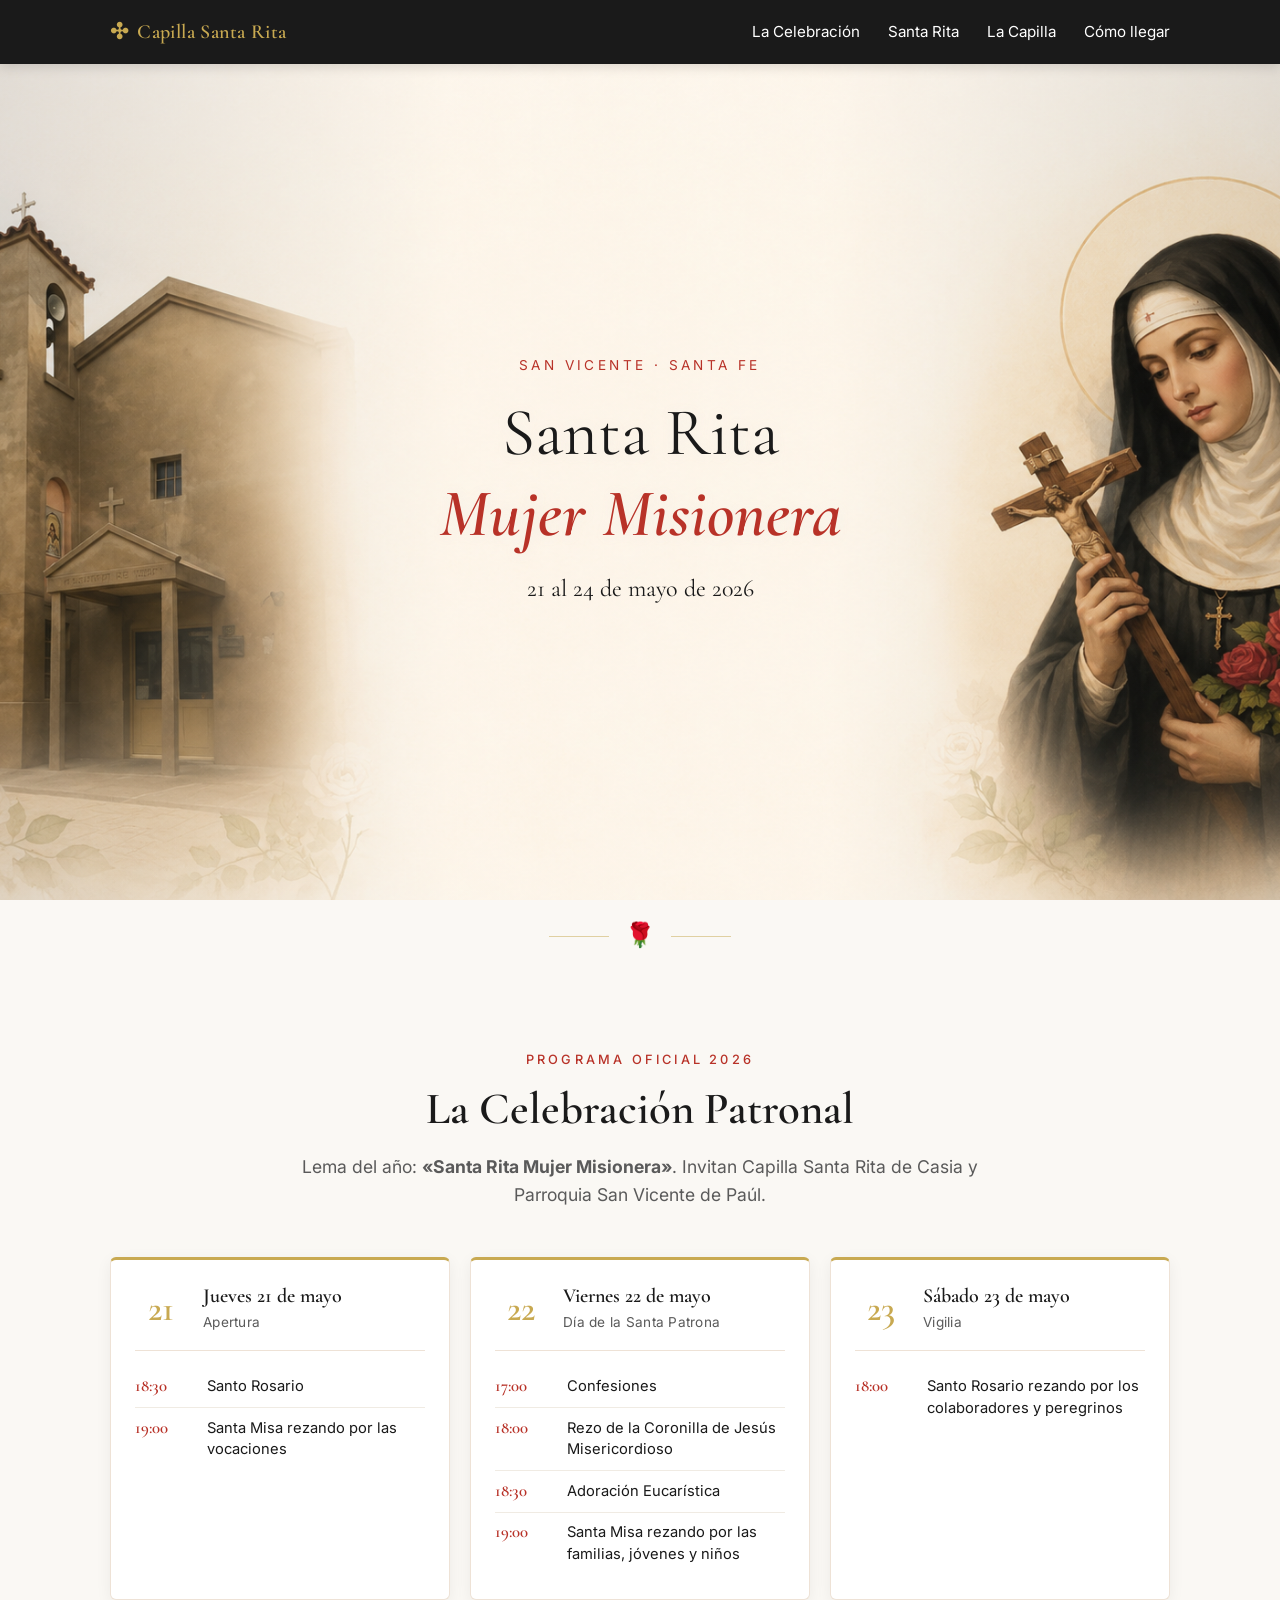
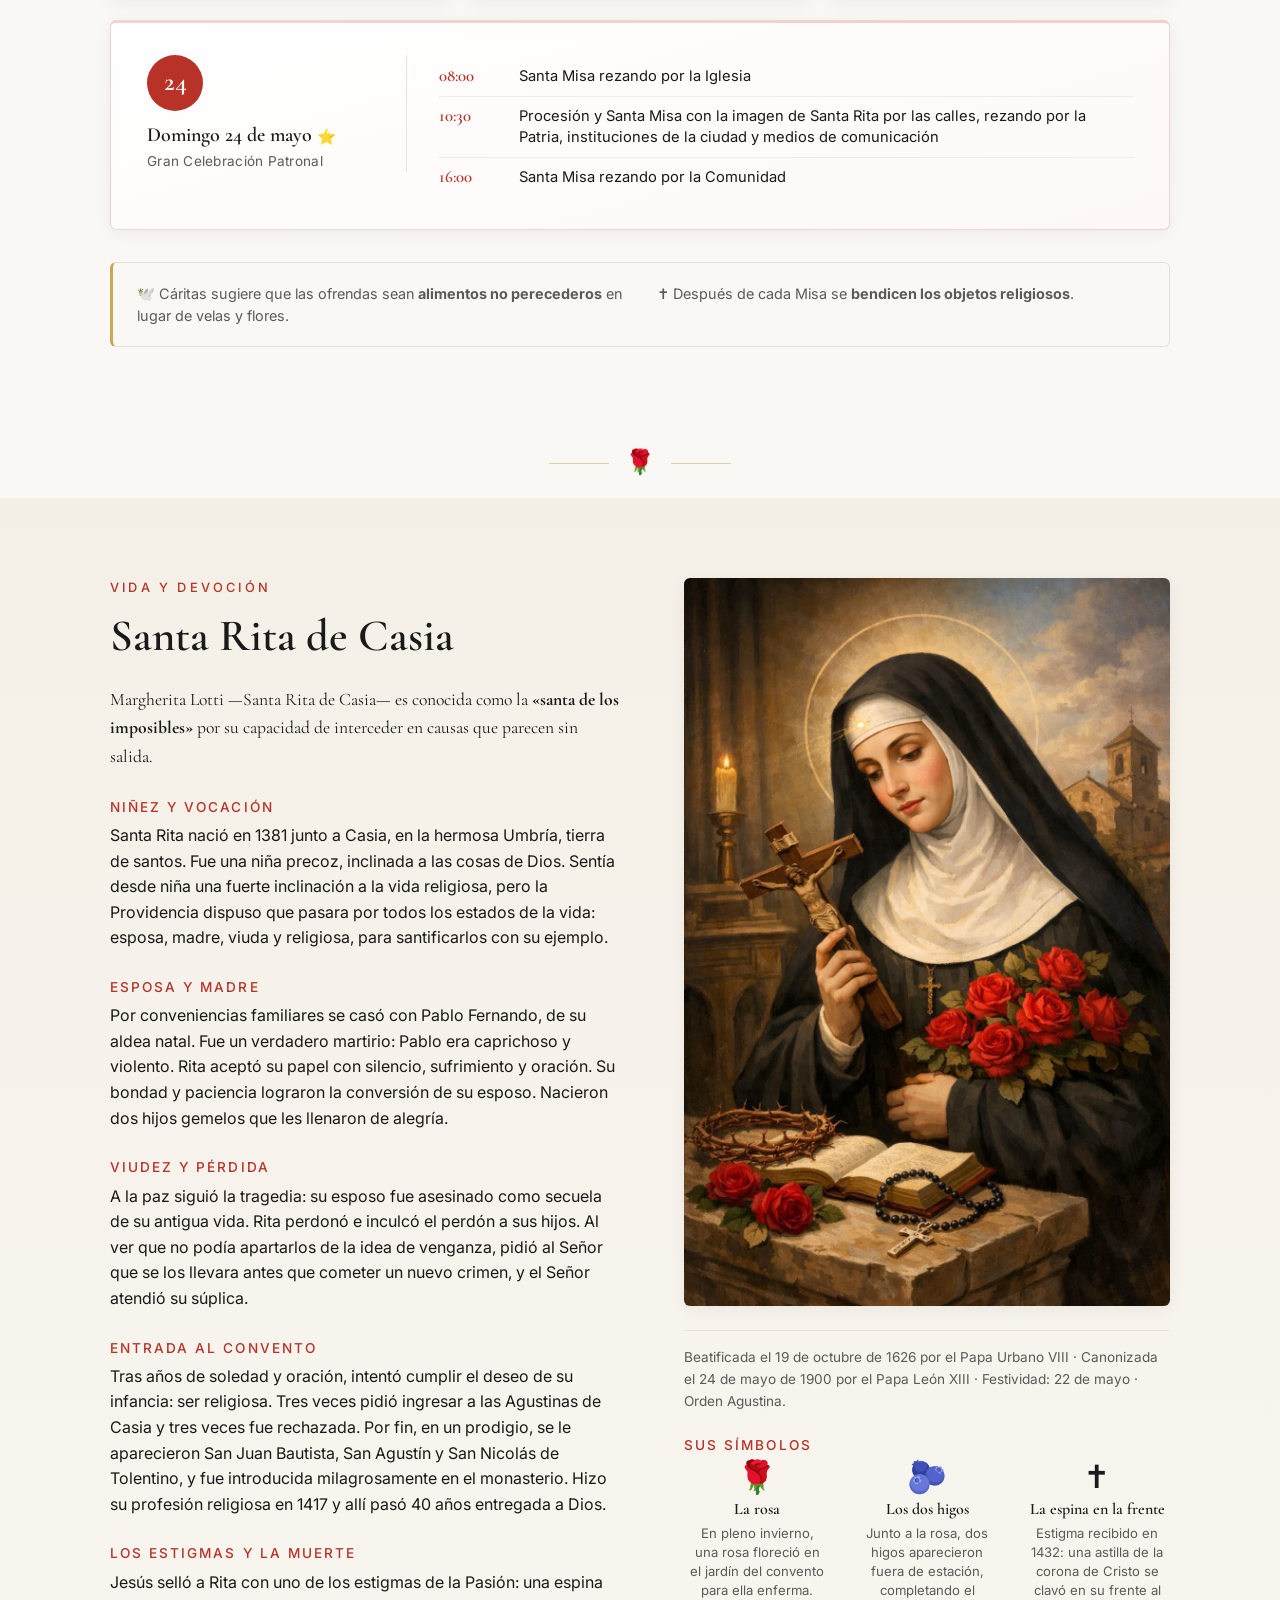
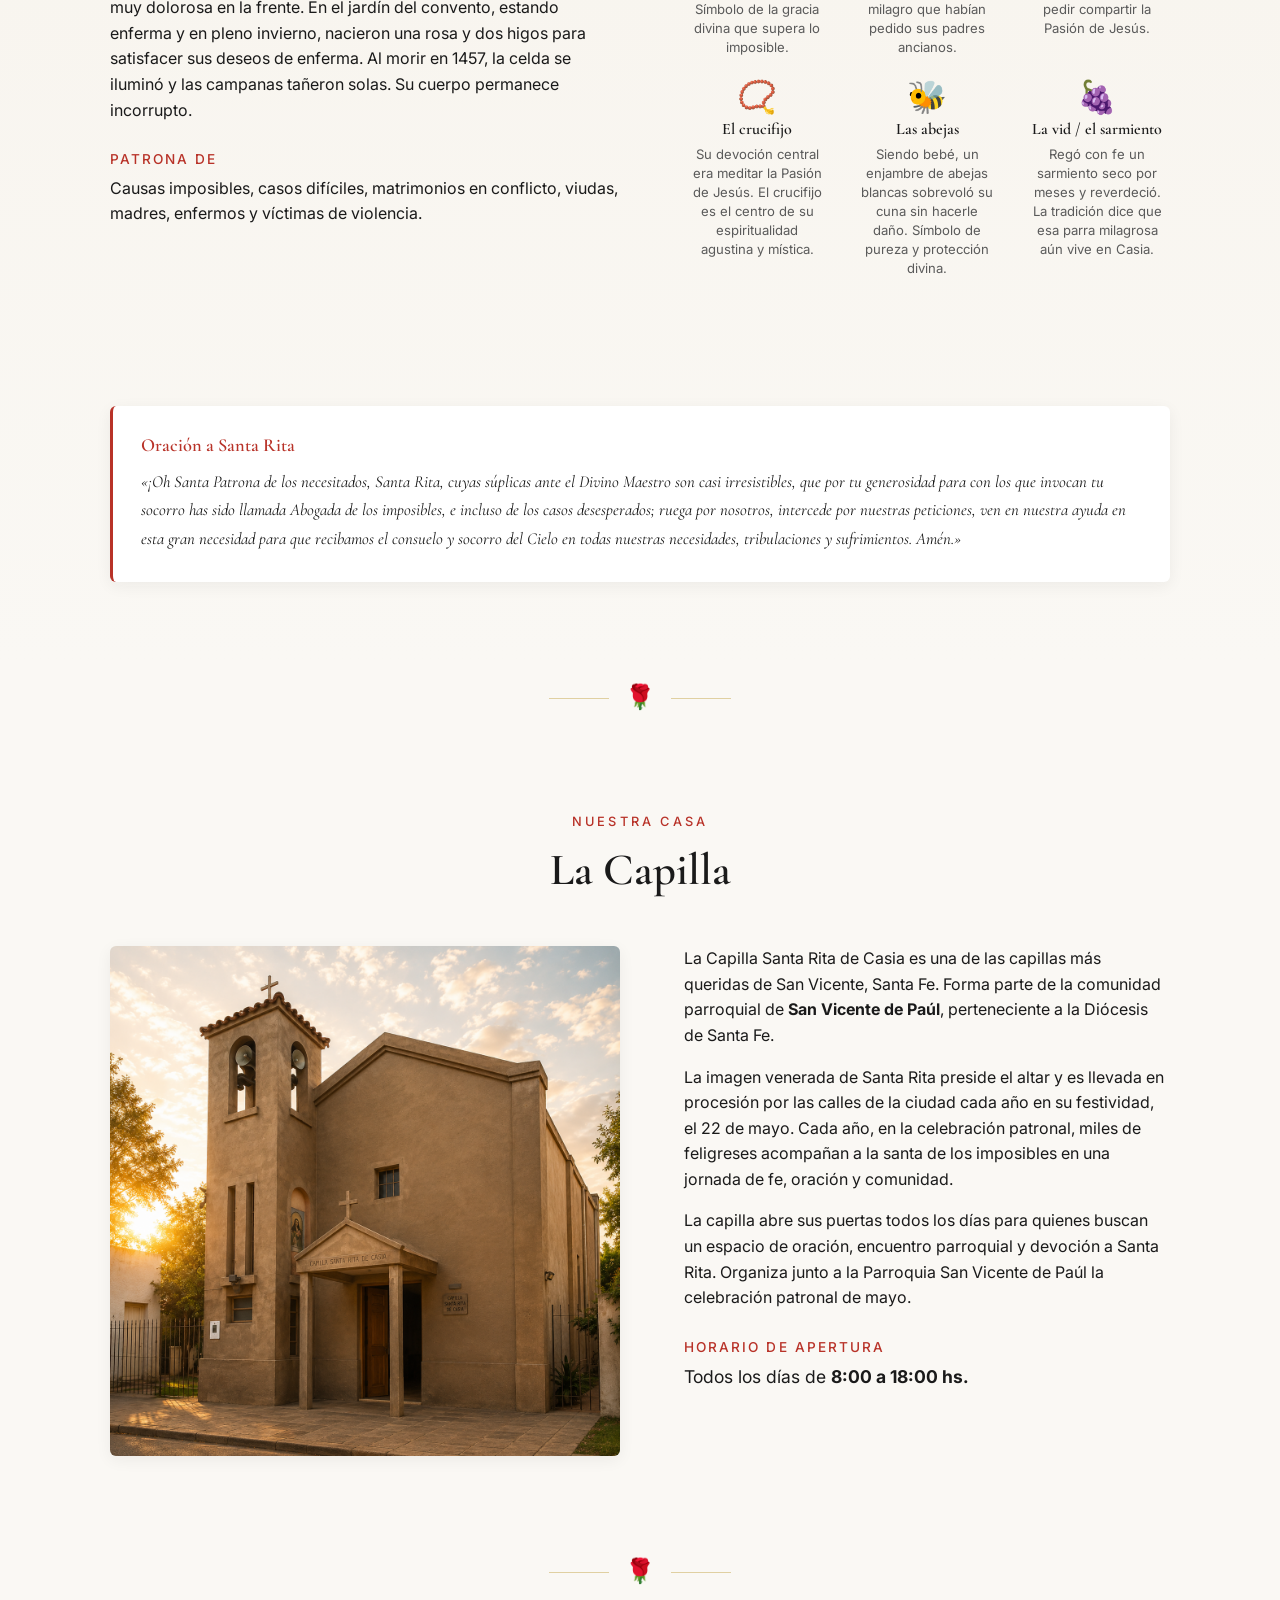
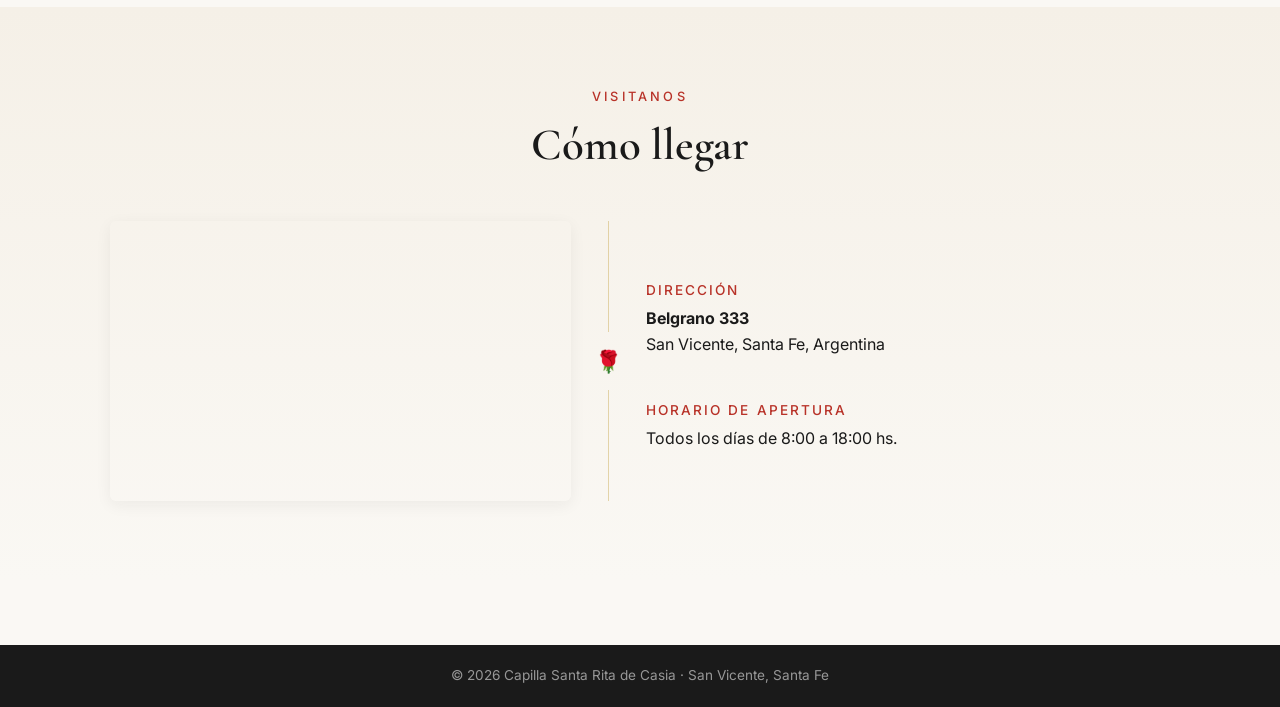
==== index.html @ 4d144ed8 "Sitio web Capilla Santa Rita de Casia — listo para Vercel Co-authored-by: Cursor <cursoragent@cursor" ====
<!DOCTYPE html>
<html lang="es-AR">
<head>
  <meta charset="UTF-8" />
  <meta name="viewport" content="width=device-width, initial-scale=1.0" />
  <title>Capilla Santa Rita de Casia · San Vicente, Santa Fe</title>
  <meta name="description" content="Celebración Patronal de Santa Rita de Casia en San Vicente, Santa Fe. Programa de actividades, misas, procesión y cómo llegar." />
  <meta name="theme-color" content="#1a1a1a" />

  <meta property="og:type" content="website" />
  <meta property="og:title" content="Capilla Santa Rita de Casia · San Vicente, Santa Fe" />
  <meta property="og:description" content="Celebración Patronal de Santa Rita de Casia en San Vicente, Santa Fe. Programa de actividades, misas, procesión y cómo llegar." />
  <meta property="og:locale" content="es_AR" />
  <meta property="og:image" content="public/hero.png" />

  <link rel="preconnect" href="https://fonts.googleapis.com" />
  <link rel="preconnect" href="https://fonts.gstatic.com" crossorigin />
  <link href="https://fonts.googleapis.com/css2?family=Cormorant+Garamond:wght@400;600&family=Inter:wght@400;500&display=swap" rel="stylesheet" />

  <link rel="stylesheet" href="styles.css" />
</head>
<body>

  <!-- ============ NAVBAR ============ -->
  <header class="navbar" id="navbar">
    <div class="container nav-inner">
      <a href="#inicio" class="brand" aria-label="Inicio Capilla Santa Rita de Casia">
        <span class="brand-mark">✣</span>
        <span class="brand-text">Capilla Santa Rita</span>
      </a>

      <button class="nav-toggle" id="navToggle" aria-label="Abrir menú" aria-expanded="false" aria-controls="navMenu">
        <span></span><span></span><span></span>
      </button>

      <nav class="nav-menu" id="navMenu" aria-label="Navegación principal">
        <a href="#celebracion">La Celebración</a>
        <a href="#santa-rita">Santa Rita</a>
        <a href="#capilla">La Capilla</a>
        <a href="#contacto">Cómo llegar</a>
      </nav>
    </div>
  </header>

  <main>

    <!-- ============ HERO ============ -->
    <section id="inicio" class="hero">
      <div class="hero-bg" role="img" aria-label="Capilla Santa Rita y Santa Rita de Casia"></div>
      <div class="hero-overlay"></div>
      <div class="container hero-content">
        <p class="hero-eyebrow">San Vicente · Santa Fe</p>
        <h1 class="hero-title">Santa Rita<br/><em>Mujer Misionera</em></h1>
        <p class="hero-dates">21 al 24 de mayo de 2026</p>
      </div>
    </section>

    <div class="divider divider--hero" aria-hidden="true"><span>🌹</span></div>

    <!-- ============ CELEBRACIÓN / CRONOGRAMA ============ -->
    <section id="celebracion" class="section">
      <div class="container">
        <header class="section-head">
          <p class="eyebrow">Programa oficial 2026</p>
          <h2>La Celebración Patronal</h2>
          <p class="lead">Lema del año: <strong>«Santa Rita Mujer Misionera»</strong>. Invitan Capilla Santa Rita de Casia y Parroquia San Vicente de Paúl.</p>
        </header>

        <div class="timeline timeline--program">

          <article class="day-card">
            <header class="day-head">
              <span class="day-num">21</span>
              <div>
                <h3>Jueves 21 de mayo</h3>
                <p>Apertura</p>
              </div>
            </header>
            <ul class="events">
              <li><span class="hour">18:30</span><span>Santo Rosario</span></li>
              <li><span class="hour">19:00</span><span>Santa Misa rezando por las vocaciones</span></li>
            </ul>
          </article>

          <article class="day-card">
            <header class="day-head">
              <span class="day-num">22</span>
              <div>
                <h3>Viernes 22 de mayo</h3>
                <p>Día de la Santa Patrona</p>
              </div>
            </header>
            <ul class="events">
              <li><span class="hour">17:00</span><span>Confesiones</span></li>
              <li><span class="hour">18:00</span><span>Rezo de la Coronilla de Jesús Misericordioso</span></li>
              <li><span class="hour">18:30</span><span>Adoración Eucarística</span></li>
              <li><span class="hour">19:00</span><span>Santa Misa rezando por las familias, jóvenes y niños</span></li>
            </ul>
          </article>

          <article class="day-card">
            <header class="day-head">
              <span class="day-num">23</span>
              <div>
                <h3>Sábado 23 de mayo</h3>
                <p>Vigilia</p>
              </div>
            </header>
            <ul class="events">
              <li><span class="hour">18:00</span><span>Santo Rosario rezando por los colaboradores y peregrinos</span></li>
            </ul>
          </article>

          <article class="day-card day-card--featured">
            <header class="day-head">
              <span class="day-num">24</span>
              <div>
                <h3>Domingo 24 de mayo <span class="star">⭐</span></h3>
                <p>Gran Celebración Patronal</p>
              </div>
            </header>
            <ul class="events">
              <li><span class="hour">08:00</span><span>Santa Misa rezando por la Iglesia</span></li>
              <li><span class="hour">10:30</span><span>Procesión y Santa Misa con la imagen de Santa Rita por las calles, rezando por la Patria, instituciones de la ciudad y medios de comunicación</span></li>
              <li><span class="hour">16:00</span><span>Santa Misa rezando por la Comunidad</span></li>
            </ul>
          </article>

        </div>

        <aside class="notes">
          <p>🕊️ Cáritas sugiere que las ofrendas sean <strong>alimentos no perecederos</strong> en lugar de velas y flores.</p>
          <p>✝️ Después de cada Misa se <strong>bendicen los objetos religiosos</strong>.</p>
        </aside>
      </div>
    </section>

    <div class="divider"><span>🌹</span></div>

    <!-- ============ SANTA RITA ============ -->
    <section id="santa-rita" class="section section-alt">
      <div class="container grid-2">
        <div class="grid-text">
          <p class="eyebrow">Vida y devoción</p>
          <h2>Santa Rita de Casia</h2>
          <p class="saint-intro">Margherita Lotti —Santa Rita de Casia— es conocida como la <strong>«santa de los imposibles»</strong> por su capacidad de interceder en causas que parecen sin salida.</p>

          <h3 class="h-sub">Niñez y vocación</h3>
          <p>Santa Rita nació en 1381 junto a Casia, en la hermosa Umbría, tierra de santos. Fue una niña precoz, inclinada a las cosas de Dios. Sentía desde niña una fuerte inclinación a la vida religiosa, pero la Providencia dispuso que pasara por todos los estados de la vida: esposa, madre, viuda y religiosa, para santificarlos con su ejemplo.</p>

          <h3 class="h-sub">Esposa y madre</h3>
          <p>Por conveniencias familiares se casó con Pablo Fernando, de su aldea natal. Fue un verdadero martirio: Pablo era caprichoso y violento. Rita aceptó su papel con silencio, sufrimiento y oración. Su bondad y paciencia lograron la conversión de su esposo. Nacieron dos hijos gemelos que les llenaron de alegría.</p>

          <h3 class="h-sub">Viudez y pérdida</h3>
          <p>A la paz siguió la tragedia: su esposo fue asesinado como secuela de su antigua vida. Rita perdonó e inculcó el perdón a sus hijos. Al ver que no podía apartarlos de la idea de venganza, pidió al Señor que se los llevara antes que cometer un nuevo crimen, y el Señor atendió su súplica.</p>

          <h3 class="h-sub">Entrada al convento</h3>
          <p>Tras años de soledad y oración, intentó cumplir el deseo de su infancia: ser religiosa. Tres veces pidió ingresar a las Agustinas de Casia y tres veces fue rechazada. Por fin, en un prodigio, se le aparecieron San Juan Bautista, San Agustín y San Nicolás de Tolentino, y fue introducida milagrosamente en el monasterio. Hizo su profesión religiosa en 1417 y allí pasó 40 años entregada a Dios.</p>

          <h3 class="h-sub">Los estigmas y la muerte</h3>
          <p>Jesús selló a Rita con uno de los estigmas de la Pasión: una espina muy dolorosa en la frente. En el jardín del convento, estando enferma y en pleno invierno, nacieron una rosa y dos higos para satisfacer sus deseos de enferma. Al morir en 1457, la celda se iluminó y las campanas tañeron solas. Su cuerpo permanece incorrupto.</p>

          <h3 class="h-sub">Patrona de</h3>
          <p>Causas imposibles, casos difíciles, matrimonios en conflicto, viudas, madres, enfermos y víctimas de violencia.</p>
        </div>

        <div class="grid-media saint-media">
          <img
            src="public/sr1.jpg"
            alt="Santa Rita de Casia con crucifijo y rosas"
            class="saint-portrait"
            loading="lazy"
          />

          <p class="meta-info meta-info--after-photo">Beatificada el 19 de octubre de 1626 por el Papa Urbano VIII · Canonizada el 24 de mayo de 1900 por el Papa León XIII · Festividad: 22 de mayo · Orden Agustina.</p>

          <div class="saint-aside">
            <h3 class="h-sub">Sus símbolos</h3>
            <ul class="symbols symbols--sidebar">
              <li>
                <span class="sym" aria-hidden="true">🌹</span>
                <span class="sym-label">La rosa</span>
                <p class="sym-desc">En pleno invierno, una rosa floreció en el jardín del convento para ella enferma. Símbolo de la gracia divina que supera lo imposible.</p>
              </li>
              <li>
                <span class="sym" aria-hidden="true">🫐</span>
                <span class="sym-label">Los dos higos</span>
                <p class="sym-desc">Junto a la rosa, dos higos aparecieron fuera de estación, completando el milagro que habían pedido sus padres ancianos.</p>
              </li>
              <li>
                <span class="sym" aria-hidden="true">✝️</span>
                <span class="sym-label">La espina en la frente</span>
                <p class="sym-desc">Estigma recibido en 1432: una astilla de la corona de Cristo se clavó en su frente al pedir compartir la Pasión de Jesús.</p>
              </li>
              <li>
                <span class="sym" aria-hidden="true">📿</span>
                <span class="sym-label">El crucifijo</span>
                <p class="sym-desc">Su devoción central era meditar la Pasión de Jesús. El crucifijo es el centro de su espiritualidad agustina y mística.</p>
              </li>
              <li>
                <span class="sym" aria-hidden="true">🐝</span>
                <span class="sym-label">Las abejas</span>
                <p class="sym-desc">Siendo bebé, un enjambre de abejas blancas sobrevoló su cuna sin hacerle daño. Símbolo de pureza y protección divina.</p>
              </li>
              <li>
                <span class="sym" aria-hidden="true">🍇</span>
                <span class="sym-label">La vid / el sarmiento</span>
                <p class="sym-desc">Regó con fe un sarmiento seco por meses y reverdeció. La tradición dice que esa parra milagrosa aún vive en Casia.</p>
              </li>
            </ul>
          </div>
        </div>

        <blockquote class="prayer prayer--full">
          <h3>Oración a Santa Rita</h3>
          <p>«¡Oh Santa Patrona de los necesitados, Santa Rita, cuyas súplicas ante el Divino Maestro son casi irresistibles, que por tu generosidad para con los que invocan tu socorro has sido llamada Abogada de los imposibles, e incluso de los casos desesperados; ruega por nosotros, intercede por nuestras peticiones, ven en nuestra ayuda en esta gran necesidad para que recibamos el consuelo y socorro del Cielo en todas nuestras necesidades, tribulaciones y sufrimientos. Amén.»</p>
        </blockquote>
      </div>
    </section>

    <div class="divider"><span>🌹</span></div>

    <!-- ============ LA CAPILLA ============ -->
    <section id="capilla" class="section">
      <div class="container">
        <header class="section-head">
          <p class="eyebrow">Nuestra casa</p>
          <h2>La Capilla</h2>
        </header>

        <div class="grid-2 grid-2--reverse">
          <div class="grid-text">
            <p>La Capilla Santa Rita de Casia es una de las capillas más queridas de San Vicente, Santa Fe. Forma parte de la comunidad parroquial de <strong>San Vicente de Paúl</strong>, perteneciente a la Diócesis de Santa Fe.</p>
            <p>La imagen venerada de Santa Rita preside el altar y es llevada en procesión por las calles de la ciudad cada año en su festividad, el 22 de mayo. Cada año, en la celebración patronal, miles de feligreses acompañan a la santa de los imposibles en una jornada de fe, oración y comunidad.</p>
            <p>La capilla abre sus puertas todos los días para quienes buscan un espacio de oración, encuentro parroquial y devoción a Santa Rita. Organiza junto a la Parroquia San Vicente de Paúl la celebración patronal de mayo.</p>

            <h3 class="h-sub">Horario de apertura</h3>
            <p class="hours">Todos los días de <strong>8:00 a 18:00 hs.</strong></p>
          </div>

          <div class="grid-media">
            <img
              src="public/capilla1.png"
              alt="Exterior de la Capilla Santa Rita de Casia al atardecer"
              class="capilla-photo"
              loading="lazy"
            />
          </div>
        </div>
      </div>
    </section>

    <div class="divider"><span>🌹</span></div>

    <!-- ============ CONTACTO ============ -->
    <section id="contacto" class="section section-alt">
      <div class="container">
        <header class="section-head">
          <p class="eyebrow">Visitanos</p>
          <h2>Cómo llegar</h2>
        </header>

        <div class="grid-2 grid-2--contact">
          <div class="map-wrap map-wrap--contact">
            <iframe
              src="https://www.google.com/maps/embed?pb=!1m18!1m12!1m3!1d3469.7700794237808!2d-61.565975224169584!3d-31.69872070995721!2m3!1f0!2f0!3f0!3m2!1i1024!2i768!4f13.1!3m3!1m2!1s0x95ca8e568e8732b3%3A0x7a49a9a1aaea365e!2sCapilla%20Santa%20Rita%20De%20Casia!5e1!3m2!1ses!2sar!4v1779460809724!5m2!1ses!2sar"
              width="100%" height="280" style="border:0;" allowfullscreen=""
              loading="lazy" referrerpolicy="no-referrer-when-downgrade"
              title="Mapa Capilla Santa Rita de Casia">
            </iframe>
          </div>

          <div class="contact-divider" aria-hidden="true"><span>🌹</span></div>

          <div class="grid-text contact-text">
            <h3 class="h-sub">Dirección</h3>
            <p><strong>Belgrano 333</strong><br/>San Vicente, Santa Fe, Argentina</p>

            <h3 class="h-sub">Horario de apertura</h3>
            <p>Todos los días de 8:00 a 18:00 hs.</p>
          </div>
        </div>
      </div>
    </section>

  </main>

  <!-- ============ FOOTER ============ -->
  <footer class="footer">
    <div class="container">
      <p>© <span id="year"></span> Capilla Santa Rita de Casia · San Vicente, Santa Fe</p>
    </div>
  </footer>

  <script src="scripts.js"></script>
</body>
</html>
---- styles.css ----
/* ============================================================
   Capilla Santa Rita de Casia — styles.css
   Mobile-first, CSS vanilla, sin frameworks.
   ============================================================ */

:root {
  --bg:            #faf8f4;
  --bg-card:       #ffffff;
  --text:          #1a1a1a;
  --text-soft:     #5a5a5a;
  --accent:        #b83228;
  --gold:          #c8a951;
  --green:         #2d5a27;
  --dark:          #1a1a1a;
  --on-dark:       #ffffff;
  --whatsapp:      #25D366;
  --placeholder:   #e8e0d8;

  --font-serif: 'Cormorant Garamond', Georgia, serif;
  --font-sans:  'Inter', system-ui, -apple-system, Segoe UI, Roboto, sans-serif;

  --radius: 6px;
  --shadow-card: 0 4px 16px rgba(26,26,26,.06);
  --max-w: 1100px;
  --nav-h: 64px;
}

*, *::before, *::after { box-sizing: border-box; }
html { scroll-behavior: smooth; }
body {
  margin: 0;
  font-family: var(--font-sans);
  color: var(--text);
  background: var(--bg);
  font-size: 16px;
  line-height: 1.6;
  -webkit-font-smoothing: antialiased;
}

img { max-width: 100%; display: block; }
a { color: var(--accent); text-decoration: none; transition: color .2s ease; }
a:hover { color: #8e2620; }

h1, h2, h3 { font-family: var(--font-serif); font-weight: 600; line-height: 1.2; margin: 0 0 .5em; color: var(--text); }
h1 { font-size: clamp(2.4rem, 6vw, 4.2rem); }
h2 { font-size: clamp(1.8rem, 4vw, 2.8rem); }
h3 { font-size: 1.35rem; }

p { margin: 0 0 1em; }

.container {
  width: 100%;
  max-width: var(--max-w);
  margin: 0 auto;
  padding: 0 1.25rem;
}

/* ============ NAVBAR ============ */
.navbar {
  position: fixed;
  inset: 0 0 auto 0;
  background: var(--dark);
  color: var(--on-dark);
  z-index: 100;
  box-shadow: 0 2px 12px rgba(0,0,0,.15);
}
.nav-inner {
  display: flex;
  align-items: center;
  justify-content: space-between;
  height: var(--nav-h);
}
.brand {
  display: inline-flex;
  align-items: center;
  gap: .55rem;
  color: var(--gold);
  font-family: var(--font-serif);
  font-size: 1.25rem;
  font-weight: 600;
  letter-spacing: .02em;
}
.brand:hover { color: var(--gold); opacity: .85; }
.brand-mark { font-size: 1.4rem; line-height: 1; }

.nav-menu {
  display: none;
}
.nav-menu a {
  color: var(--on-dark);
  font-size: .95rem;
  margin-left: 1.75rem;
  position: relative;
}
.nav-menu a::after {
  content: '';
  position: absolute;
  left: 0; right: 0; bottom: -6px;
  height: 1px;
  background: var(--gold);
  transform: scaleX(0);
  transform-origin: left;
  transition: transform .25s ease;
}
.nav-menu a:hover { color: var(--gold); }
.nav-menu a:hover::after { transform: scaleX(1); }

.nav-toggle {
  background: transparent;
  border: 0;
  padding: 8px;
  cursor: pointer;
  display: flex;
  flex-direction: column;
  gap: 5px;
}
.nav-toggle span {
  width: 24px; height: 2px;
  background: var(--on-dark);
  transition: transform .25s ease, opacity .25s ease;
}
.nav-toggle.open span:nth-child(1) { transform: translateY(7px) rotate(45deg); }
.nav-toggle.open span:nth-child(2) { opacity: 0; }
.nav-toggle.open span:nth-child(3) { transform: translateY(-7px) rotate(-45deg); }

@media (min-width: 768px) {
  .nav-toggle { display: none; }
  .nav-menu { display: flex; align-items: center; }
}
@media (max-width: 767px) {
  .nav-menu {
    position: absolute;
    top: var(--nav-h); left: 0; right: 0;
    background: var(--dark);
    flex-direction: column;
    padding: 1rem 1.25rem 1.5rem;
    border-top: 1px solid rgba(200,169,81,.25);
    max-height: 0;
    overflow: hidden;
    transition: max-height .3s ease;
  }
  .nav-menu.open { display: flex; max-height: 400px; }
  .nav-menu a {
    margin: 0;
    padding: .75rem 0;
    border-bottom: 1px solid rgba(255,255,255,.06);
  }
}

/* ============ HERO ============ */
.hero {
  position: relative;
  margin-top: var(--nav-h);
  min-height: calc(100svh - var(--nav-h));
  height: calc(100svh - var(--nav-h));
  display: flex;
  align-items: center;
  overflow: hidden;
}
.hero-bg {
  position: absolute; inset: 0;
  background:
    url("public/hero.png") center / cover no-repeat,
    linear-gradient(135deg, #2a1a17 0%, #1a1a1a 100%);
}
@supports not (height: 100svh) {
  .hero {
    min-height: calc(100vh - var(--nav-h));
    height: calc(100vh - var(--nav-h));
  }
}
.hero-overlay {
  position: absolute; inset: 0;
  background: linear-gradient(
    90deg,
    rgba(26,26,26,.12) 0%,
    rgba(245,240,231,.08) 35%,
    rgba(245,240,231,.08) 65%,
    rgba(26,26,26,.12) 100%
  );
}
.hero-content {
  position: relative;
  text-align: center;
  padding: 4rem 1.25rem;
  max-width: 42rem;
  margin-inline: auto;
}
.hero-eyebrow {
  font-size: .85rem;
  letter-spacing: .25em;
  text-transform: uppercase;
  color: var(--accent);
  margin-bottom: 1rem;
}
.hero-title {
  color: var(--dark);
  font-weight: 400;
  margin-bottom: 1rem;
  text-shadow: 0 1px 12px rgba(245, 240, 231, .9);
}
.hero-title em { font-style: italic; color: var(--accent); font-weight: 600; }
.hero-dates {
  font-family: var(--font-serif);
  font-size: clamp(1.1rem, 2.2vw, 1.5rem);
  color: var(--text);
  margin-bottom: 0;
}

.divider--hero {
  padding: .5rem 0;
  background: var(--bg);
}

/* ============ BUTTONS ============ */
.btn {
  display: inline-flex;
  align-items: center;
  gap: .55rem;
  padding: .85rem 1.6rem;
  border-radius: var(--radius);
  font-weight: 500;
  font-size: .95rem;
  letter-spacing: .02em;
  border: 0;
  cursor: pointer;
  transition: transform .15s ease, background .2s ease, box-shadow .2s ease;
}
.btn-primary {
  background: var(--accent);
  color: #fff;
}
.btn-primary:hover { background: #8e2620; color: #fff; transform: translateY(-1px); }
/* ============ SECTIONS ============ */
.section {
  padding: 5rem 0;
}
.section-alt {
  background: linear-gradient(180deg, #f5f0e7 0%, var(--bg) 100%);
}
.section-head {
  text-align: center;
  max-width: 720px;
  margin: 0 auto 3rem;
}
.section-head h2 { margin-bottom: 1rem; }
.eyebrow {
  font-size: .8rem;
  letter-spacing: .25em;
  text-transform: uppercase;
  color: var(--accent);
  font-weight: 500;
  margin: 0 0 .75rem;
}
.lead { font-size: 1.1rem; color: var(--text-soft); }

.h-sub {
  font-family: var(--font-sans);
  font-size: .85rem;
  font-weight: 500;
  letter-spacing: .15em;
  text-transform: uppercase;
  color: var(--accent);
  margin: 1.75rem 0 .5rem;
}

.divider {
  text-align: center;
  padding: 1rem 0;
  font-size: 1.5rem;
  color: var(--gold);
}
.divider::before, .divider::after {
  content: '';
  display: inline-block;
  width: 60px;
  height: 1px;
  background: var(--gold);
  vertical-align: middle;
  margin: 0 1rem;
  opacity: .5;
}

/* ============ TIMELINE / CRONOGRAMA ============ */
.timeline--program {
  display: grid;
  gap: 1.25rem;
  grid-template-columns: 1fr;
  max-width: 100%;
}
@media (min-width: 640px) {
  .timeline--program {
    grid-template-columns: repeat(2, 1fr);
    gap: 1.25rem;
  }
}
@media (min-width: 1050px) {
  .timeline--program {
    grid-template-columns: repeat(3, 1fr);
    gap: 1.25rem;
    align-items: stretch;
  }
}

.day-card {
  display: flex;
  flex-direction: column;
  background: var(--bg-card);
  border-radius: var(--radius);
  padding: 1.5rem;
  box-shadow: var(--shadow-card);
  border: 1px solid #eee2d6;
  border-top: 3px solid var(--gold);
  transition: box-shadow .2s ease;
}
.day-card:hover {
  box-shadow: 0 6px 20px rgba(26,26,26,.08);
}
.day-card--featured {
  border-top-color: var(--accent);
  border-color: rgba(184, 50, 40, .2);
  background: linear-gradient(165deg, #fff 0%, #fdf8f6 100%);
}
@media (min-width: 640px) {
  .day-card--featured {
    grid-column: 1 / -1;
  }
}
@media (min-width: 1050px) {
  .day-card--featured {
    grid-column: 1 / -1;
    display: grid;
    grid-template-columns: minmax(200px, 260px) 1fr;
    gap: 2rem;
    padding: 2rem 2.25rem;
    align-items: start;
  }
  .day-card--featured .day-head {
    margin-bottom: 0;
    padding-bottom: 0;
    border-bottom: 0;
    border-right: 1px solid #eee2d6;
    padding-right: 2rem;
    flex-direction: column;
    align-items: flex-start;
    gap: .75rem;
  }
  .day-card--featured .events {
    padding-top: .15rem;
  }
}

.day-head {
  display: flex;
  align-items: center;
  gap: 1rem;
  margin-bottom: 1rem;
  padding-bottom: 1rem;
  border-bottom: 1px solid #eee2d6;
  flex-shrink: 0;
}
.day-num {
  font-family: var(--font-serif);
  font-size: 2.25rem;
  font-weight: 600;
  color: var(--gold);
  line-height: 1;
  min-width: 52px;
  text-align: center;
  flex-shrink: 0;
}
.day-card--featured .day-num {
  background: var(--accent);
  color: #fff;
  border-radius: 50%;
  width: 56px;
  height: 56px;
  min-width: 56px;
  display: flex;
  align-items: center;
  justify-content: center;
  font-size: 1.65rem;
}
.day-head h3 {
  margin: 0;
  font-size: clamp(1.05rem, 2vw, 1.25rem);
  line-height: 1.25;
}
.day-head p {
  margin: .2rem 0 0;
  font-size: .85rem;
  color: var(--text-soft);
  font-family: var(--font-sans);
  letter-spacing: .02em;
}
.star { font-size: .95rem; vertical-align: middle; }

.events {
  list-style: none;
  padding: 0;
  margin: 0;
  flex: 1;
}
.events li {
  display: grid;
  grid-template-columns: 3.5rem 1fr;
  gap: .75rem 1rem;
  padding: .6rem 0;
  border-bottom: 1px solid #f0ebe3;
  font-size: .92rem;
  line-height: 1.45;
  align-items: baseline;
}
.events li:last-child { border-bottom: 0; }
.hour {
  font-family: var(--font-serif);
  font-size: 1.05rem;
  font-weight: 600;
  color: var(--accent);
  line-height: 1.2;
}
@media (min-width: 1050px) {
  .day-card--featured .events li {
    grid-template-columns: 4rem 1fr;
    padding: .55rem 0;
  }
}

.notes {
  margin-top: 2rem;
  padding: 1.25rem 1.5rem;
  background: transparent;
  border: 1px solid #e8e0d8;
  border-left: 3px solid var(--gold);
  border-radius: var(--radius);
  display: grid;
  gap: .5rem;
}
@media (min-width: 640px) {
  .notes {
    grid-template-columns: 1fr 1fr;
    gap: 1rem 2rem;
  }
}
.notes p {
  margin: 0;
  color: var(--text-soft);
  font-size: .9rem;
  line-height: 1.5;
}

/* ============ GRID 2 ============ */
.grid-2 {
  display: grid;
  gap: 2.5rem;
  grid-template-columns: 1fr;
  align-items: start;
}
@media (min-width: 900px) {
  .grid-2 { grid-template-columns: 1.05fr 1fr; gap: 4rem; }
  .grid-2--reverse .grid-text { order: 2; }
  .grid-2--reverse .grid-media { order: 1; }
}

.saint-intro {
  font-family: var(--font-serif);
  font-size: 1.1rem;
}

.symbols {
  list-style: none;
  padding: 0;
  margin: 0 0 1.75rem;
  display: grid;
  grid-template-columns: 1fr;
  gap: 1.25rem;
}
@media (min-width: 520px) {
  .symbols { grid-template-columns: repeat(2, 1fr); }
}
@media (min-width: 768px) {
  .symbols { grid-template-columns: repeat(3, 1fr); gap: 1.5rem; }
}
.symbols li {
  display: flex;
  flex-direction: column;
  align-items: center;
  gap: .35rem;
  text-align: center;
  padding: 0 .25rem;
}
.sym {
  font-size: 2rem;
  line-height: 1;
}
.symbols .sym-label {
  font-family: var(--font-serif);
  font-size: 1rem;
  font-weight: 600;
  line-height: 1.25;
  color: var(--text);
}
.symbols .sym-desc {
  margin: 0;
  font-size: .82rem;
  line-height: 1.45;
  color: var(--text-soft);
}

.meta-info--after-photo {
  margin-top: 1.25rem;
  margin-bottom: 0;
  padding-top: 1rem;
  border-top: 1px solid #eee2d6;
}
.saint-aside {
  margin-top: 1.5rem;
}
.saint-aside .h-sub:first-child {
  margin-top: 0;
}
/* Símbolos bajo la foto: 3 columnas en desktop ancho, 2 en columna lateral */
.symbols--sidebar {
  margin-bottom: 1.5rem;
}
@media (min-width: 900px) {
  .symbols--sidebar {
    grid-template-columns: repeat(2, 1fr);
  }
}
@media (min-width: 1100px) {
  #santa-rita .symbols--sidebar {
    grid-template-columns: repeat(3, 1fr);
  }
}

.meta-info {
  margin-top: 1.5rem;
  font-size: .85rem;
  color: var(--text-soft);
  padding-top: 1rem;
  border-top: 1px solid #eee2d6;
}

.prayer {
  margin: 1.5rem 0 0;
  background: var(--bg-card);
  padding: 1.75rem;
  border-radius: var(--radius);
  border-left: 3px solid var(--accent);
  box-shadow: var(--shadow-card);
  font-style: italic;
  color: var(--text-soft);
}
.prayer--full {
  grid-column: 1 / -1;
  margin-top: 2.5rem;
  width: 100%;
}
.prayer h3 {
  font-style: normal;
  color: var(--accent);
  font-size: 1.15rem;
  margin-bottom: .75rem;
}
.prayer p { margin: 0; font-family: var(--font-serif); font-size: 1.05rem; line-height: 1.7; color: var(--text); }

.hours { font-size: 1.1rem; }

/* ============ IMG PLACEHOLDERS ============ */
.img-placeholder {
  background: var(--placeholder);
  display: flex;
  flex-direction: column;
  align-items: center;
  justify-content: center;
  color: #b3a895;
  border-radius: var(--radius);
}
.placeholder-text {
  margin-top: .5rem;
  font-size: .85rem;
  color: #8c826f;
  letter-spacing: .04em;
}
.hero-placeholder { color: rgba(255,255,255,.08); }
.placeholder-square { aspect-ratio: 1 / 1; width: 100%; }

.saint-portrait,
.capilla-photo {
  width: 100%;
  height: auto;
  border-radius: var(--radius);
  box-shadow: var(--shadow-card);
}

/* ============ MAP ============ */
.map-wrap {
  border-radius: var(--radius);
  overflow: hidden;
  box-shadow: var(--shadow-card);
}
.map-wrap iframe { display: block; width: 100%; }

/* ============ CÓMO LLEGAR ============ */
.grid-2--contact {
  align-items: center;
}
@media (min-width: 900px) {
  .grid-2--contact {
    grid-template-columns: minmax(0, 0.88fr) auto minmax(0, 1fr);
    gap: 2rem 1.25rem;
    align-items: stretch;
  }
}
.map-wrap--contact {
  max-width: 100%;
}
.map-wrap--contact iframe {
  height: 220px;
}
@media (min-width: 600px) {
  .map-wrap--contact iframe { height: 250px; }
}
@media (min-width: 900px) {
  .map-wrap--contact iframe { height: 280px; }
}
.contact-text {
  display: flex;
  flex-direction: column;
  justify-content: center;
}
.contact-divider {
  display: flex;
  align-items: center;
  justify-content: center;
  gap: .75rem;
  padding: 1rem 0;
  color: var(--gold);
  font-size: 1.35rem;
}
.contact-divider::before,
.contact-divider::after {
  content: '';
  background: var(--gold);
  opacity: .45;
}
/* Horizontal (mobile / tablet apilado) */
.contact-divider::before,
.contact-divider::after {
  width: 48px;
  height: 1px;
}
@media (min-width: 900px) {
  .contact-divider {
    flex-direction: column;
    padding: 0 .25rem;
    align-self: stretch;
  }
  .contact-divider::before,
  .contact-divider::after {
    width: 1px;
    height: auto;
    flex: 1;
    min-height: 2rem;
  }
}

/* ============ FOOTER ============ */
.footer {
  background: var(--dark);
  padding: 1.25rem 0;
  margin-top: 4rem;
  text-align: center;
}
.footer p {
  margin: 0;
  font-size: .85rem;
  color: rgba(255,255,255,.55);
}

/* ============ A11Y ============ */
:focus-visible {
  outline: 2px solid var(--gold);
  outline-offset: 3px;
  border-radius: 3px;
}
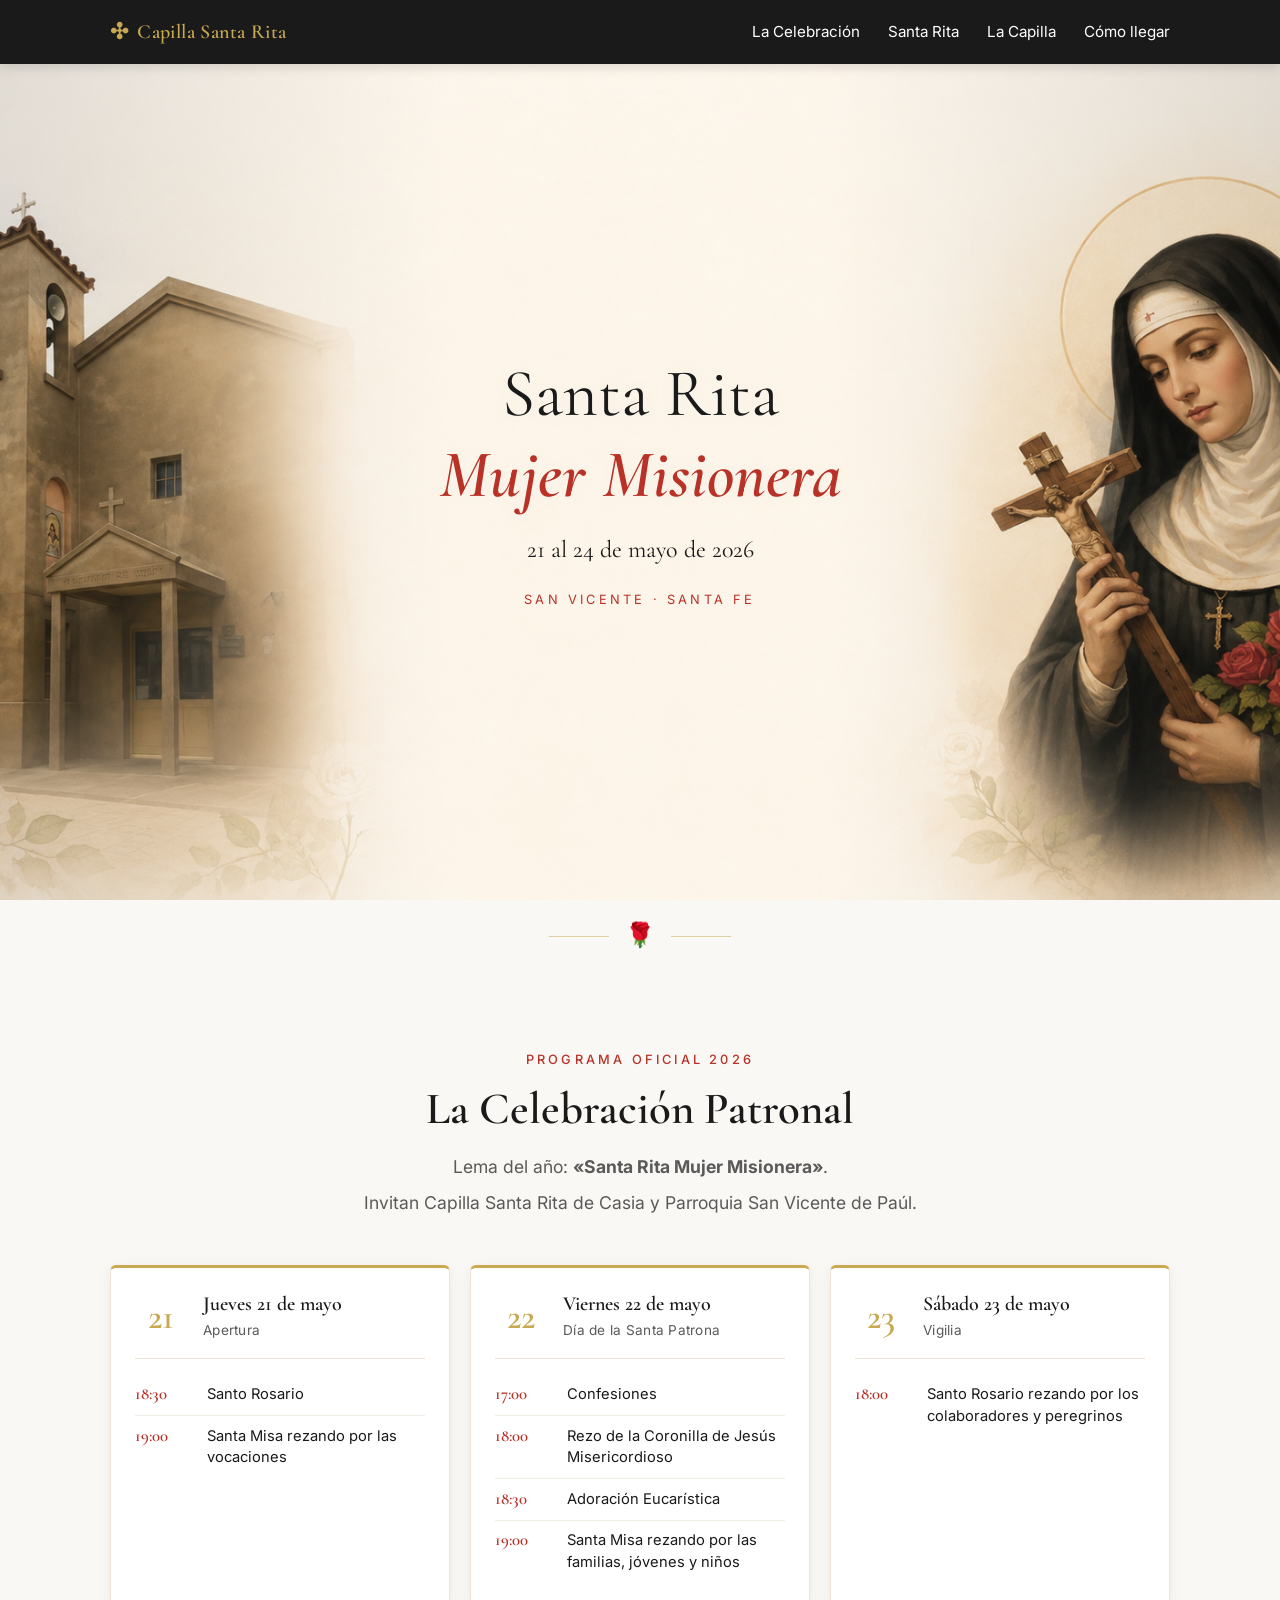
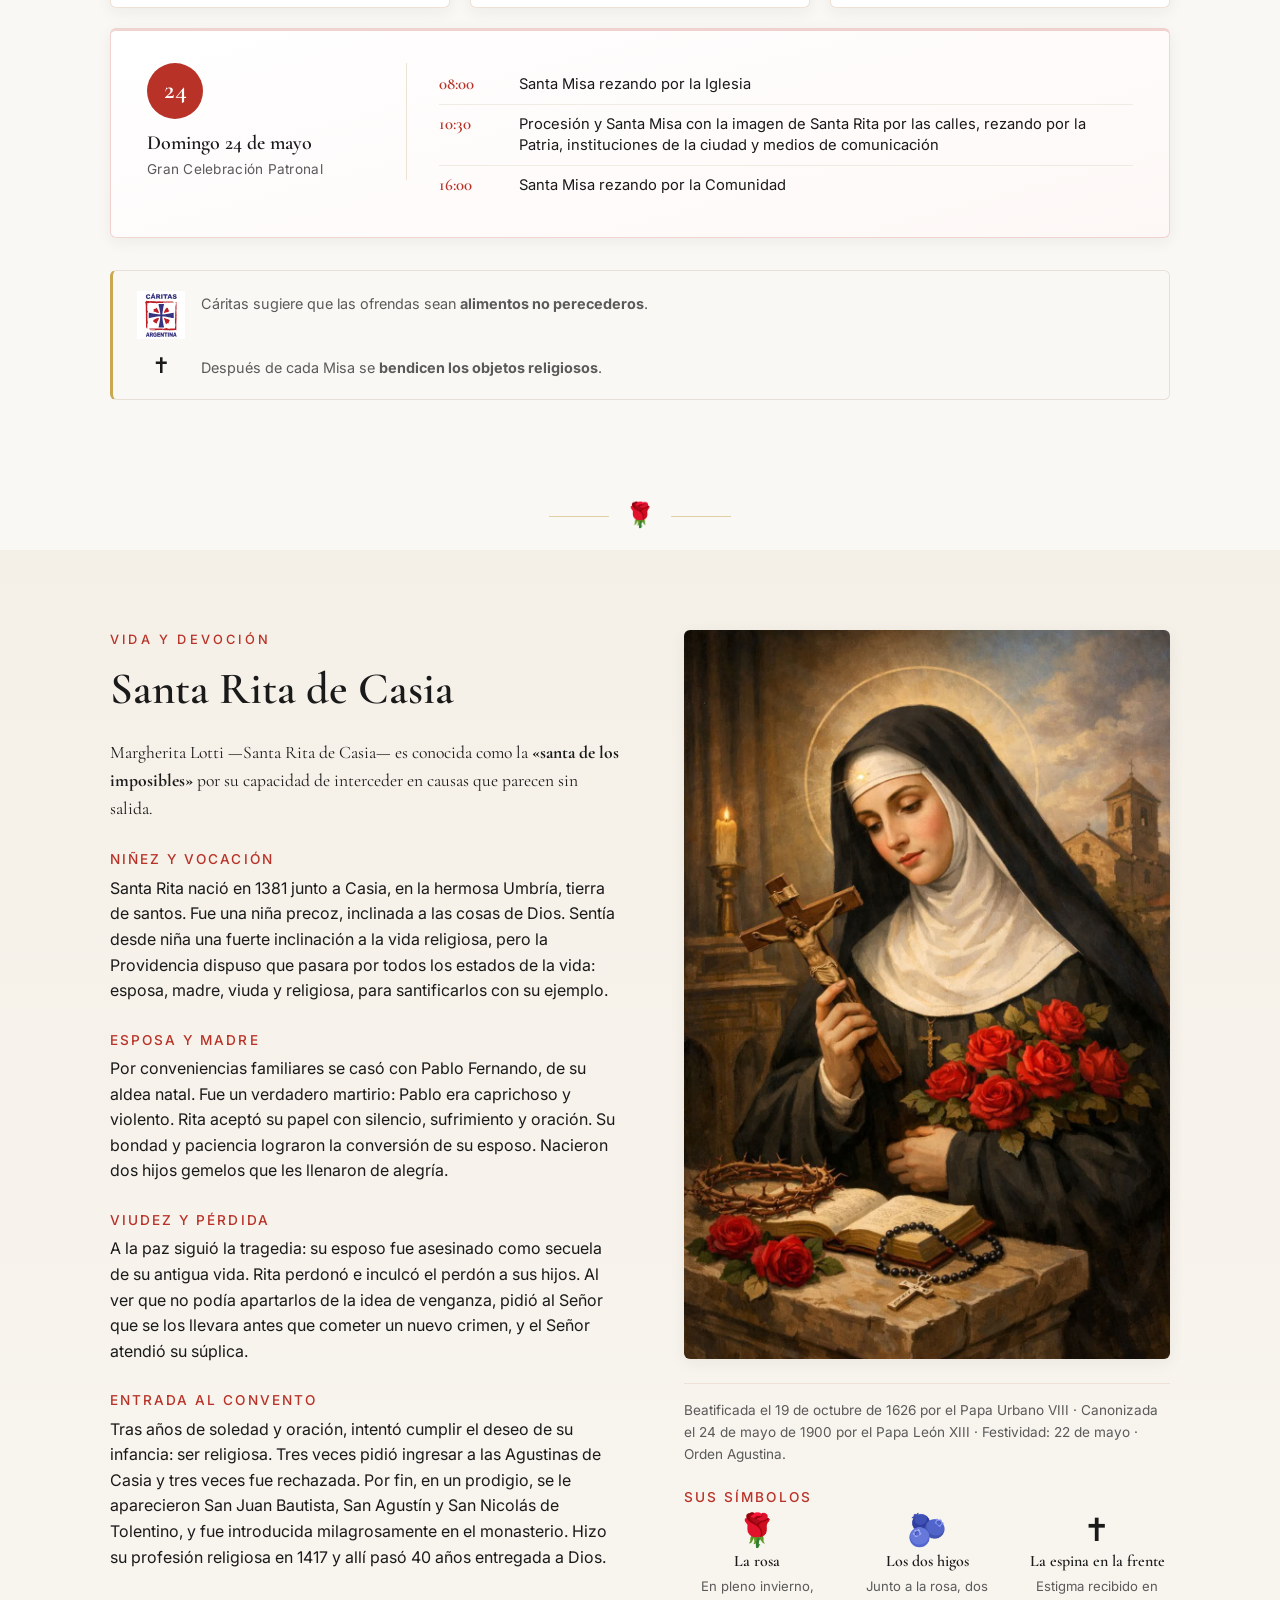
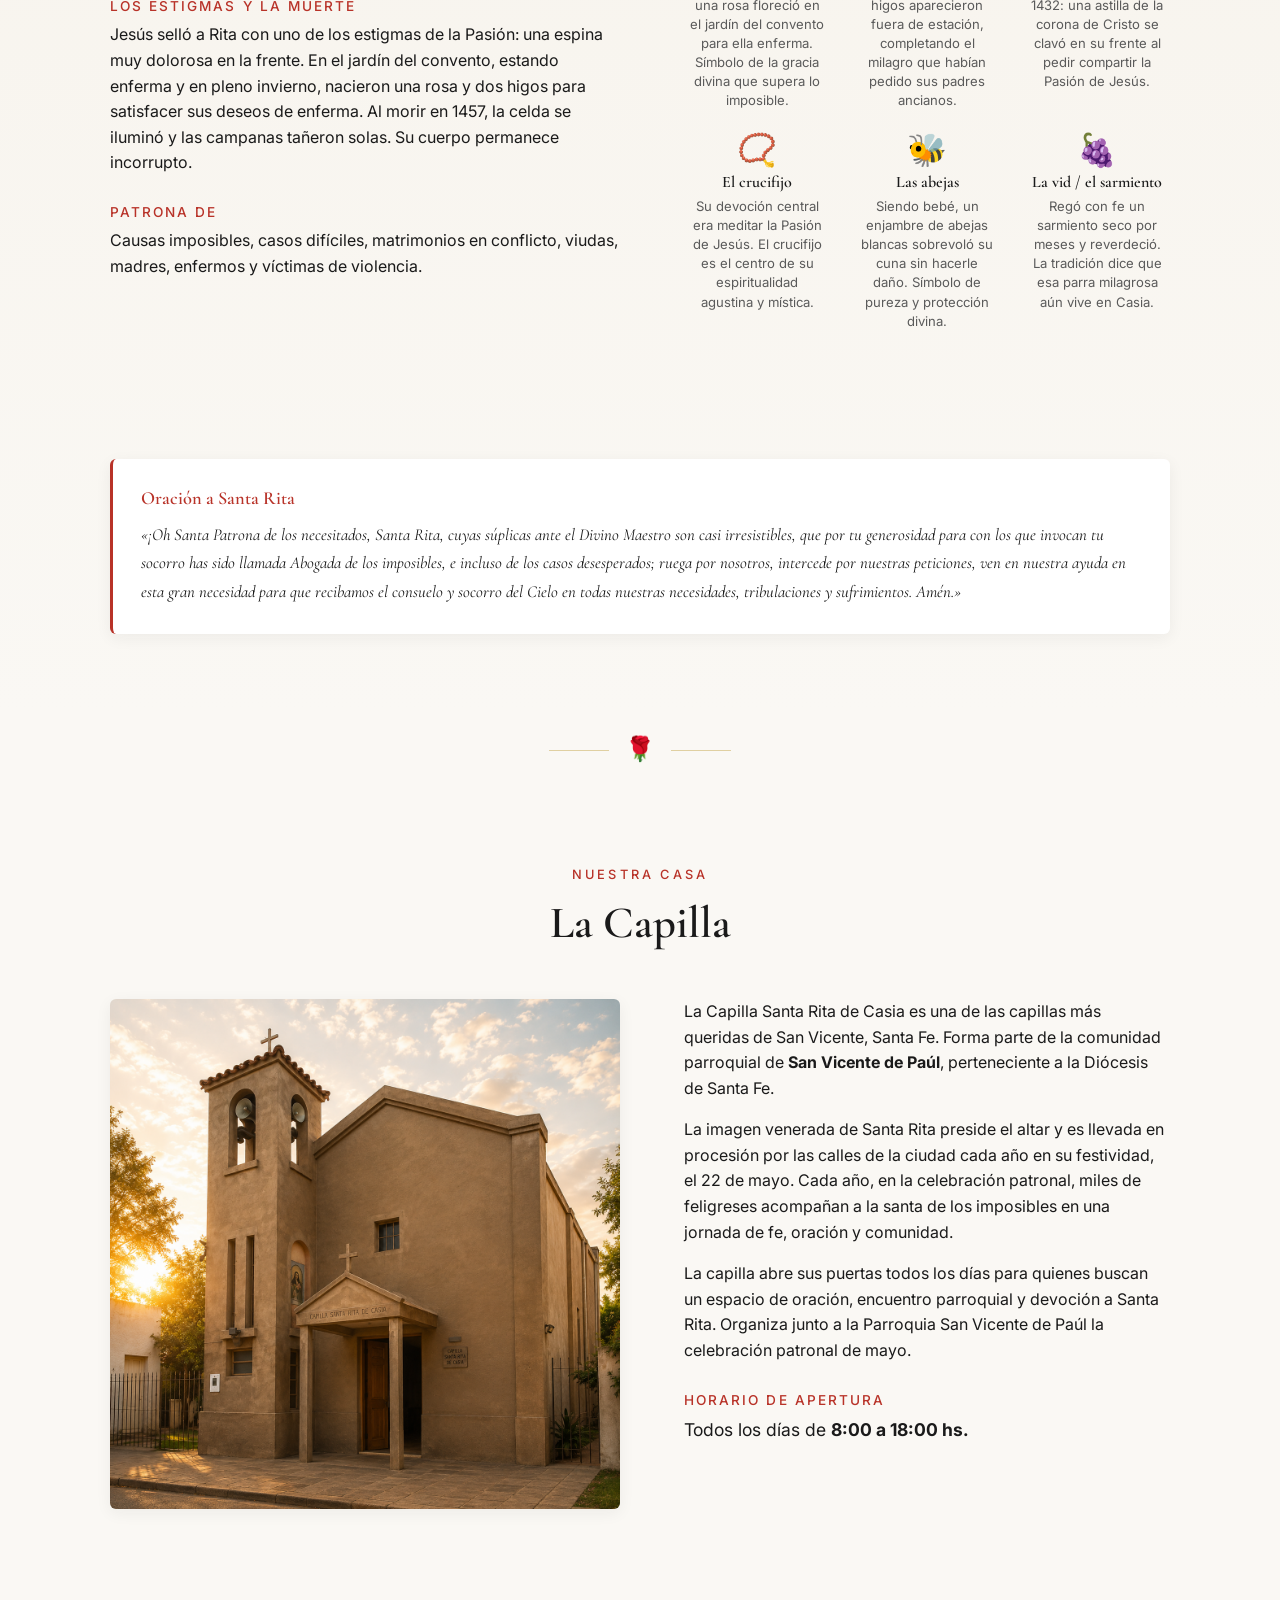
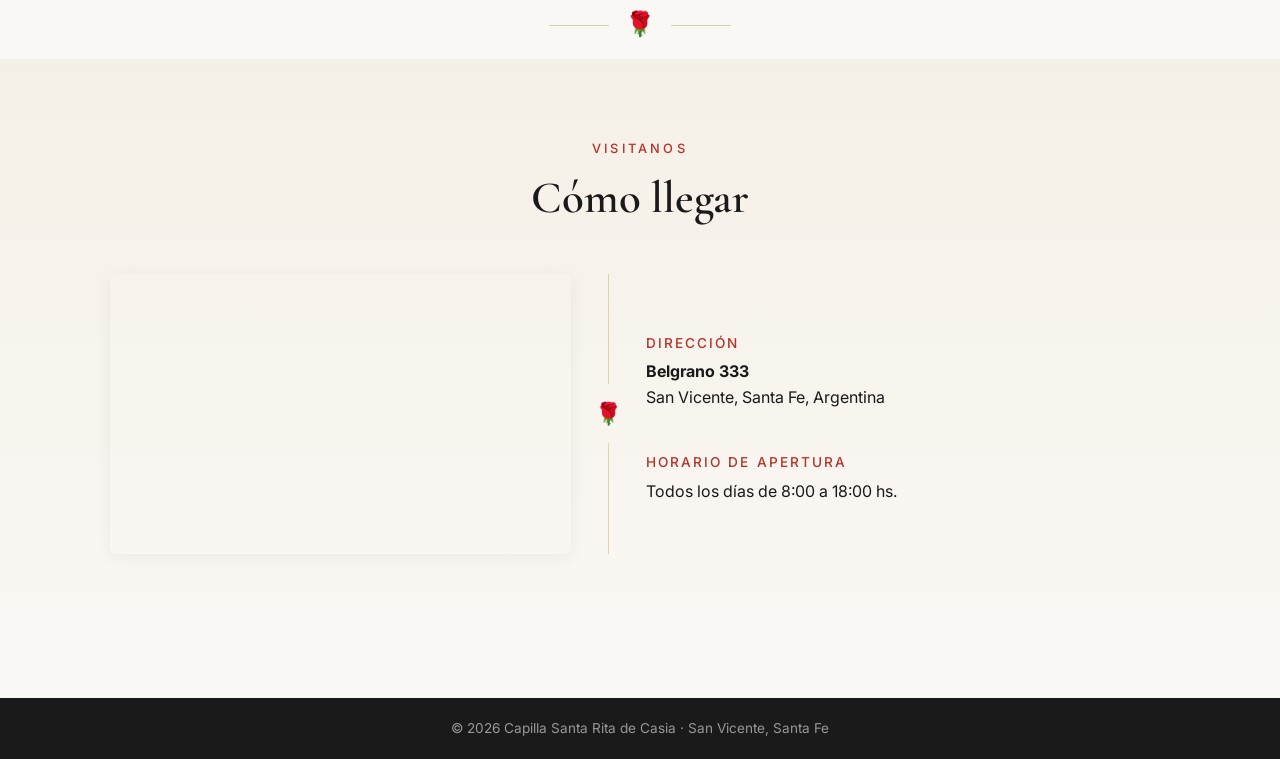
==== commit 42863fed: "Ajustes hero, programa y notas con logo de Caritas Co-authored-by: Cursor <cursoragent@cursor.com>" ====
--- a/index.html
+++ b/index.html
@@ -49,9 +49,9 @@
       <div class="hero-bg" role="img" aria-label="Capilla Santa Rita y Santa Rita de Casia"></div>
       <div class="hero-overlay"></div>
       <div class="container hero-content">
-        <p class="hero-eyebrow">San Vicente · Santa Fe</p>
         <h1 class="hero-title">Santa Rita<br/><em>Mujer Misionera</em></h1>
         <p class="hero-dates">21 al 24 de mayo de 2026</p>
+        <p class="hero-eyebrow hero-location">San Vicente · Santa Fe</p>
       </div>
     </section>
 
@@ -63,7 +63,8 @@
         <header class="section-head">
           <p class="eyebrow">Programa oficial 2026</p>
           <h2>La Celebración Patronal</h2>
-          <p class="lead">Lema del año: <strong>«Santa Rita Mujer Misionera»</strong>. Invitan Capilla Santa Rita de Casia y Parroquia San Vicente de Paúl.</p>
+          <p class="lead">Lema del año: <strong>«Santa Rita Mujer Misionera»</strong>.</p>
+          <p class="lead lead-invite">Invitan Capilla Santa Rita de Casia y Parroquia San Vicente de Paúl.</p>
         </header>
 
         <div class="timeline timeline--program">
@@ -115,7 +116,7 @@
             <header class="day-head">
               <span class="day-num">24</span>
               <div>
-                <h3>Domingo 24 de mayo <span class="star">⭐</span></h3>
+                <h3>Domingo 24 de mayo</h3>
                 <p>Gran Celebración Patronal</p>
               </div>
             </header>
@@ -129,8 +130,14 @@
         </div>
 
         <aside class="notes">
-          <p>🕊️ Cáritas sugiere que las ofrendas sean <strong>alimentos no perecederos</strong> en lugar de velas y flores.</p>
-          <p>✝️ Después de cada Misa se <strong>bendicen los objetos religiosos</strong>.</p>
+          <div class="note-item">
+            <img src="public/caritas-argentina.svg" alt="Cáritas Argentina" class="note-logo" width="48" height="48" loading="lazy" />
+            <p>Cáritas sugiere que las ofrendas sean <strong>alimentos no perecederos</strong>.</p>
+          </div>
+          <div class="note-item">
+            <span class="note-icon" aria-hidden="true">✝️</span>
+            <p>Después de cada Misa se <strong>bendicen los objetos religiosos</strong>.</p>
+          </div>
         </aside>
       </div>
     </section>
--- a/styles.css
+++ b/styles.css
@@ -204,7 +204,12 @@
   font-family: var(--font-serif);
   font-size: clamp(1.1rem, 2.2vw, 1.5rem);
   color: var(--text);
+  margin-bottom: .75rem;
+}
+.hero-location {
+  margin-top: 1.25rem;
   margin-bottom: 0;
+  font-size: .8rem;
 }
 
 .divider--hero {
@@ -252,7 +257,9 @@
   font-weight: 500;
   margin: 0 0 .75rem;
 }
-.lead { font-size: 1.1rem; color: var(--text-soft); }
+.lead { font-size: 1.1rem; color: var(--text-soft); margin-bottom: .5rem; }
+.lead-invite { margin-top: 0; margin-bottom: 0; }
+.section-head .lead:last-child { margin-bottom: 0; }
 
 .h-sub {
   font-family: var(--font-sans);
@@ -393,8 +400,6 @@
   font-family: var(--font-sans);
   letter-spacing: .02em;
 }
-.star { font-size: .95rem; vertical-align: middle; }
-
 .events {
   list-style: none;
   padding: 0;
@@ -433,20 +438,34 @@
   border: 1px solid #e8e0d8;
   border-left: 3px solid var(--gold);
   border-radius: var(--radius);
-  display: grid;
-  gap: .5rem;
-}
-@media (min-width: 640px) {
-  .notes {
-    grid-template-columns: 1fr 1fr;
-    gap: 1rem 2rem;
-  }
-}
-.notes p {
+  display: flex;
+  flex-direction: column;
+  gap: 1rem;
+}
+.note-item {
+  display: flex;
+  align-items: flex-start;
+  gap: 1rem;
+}
+.note-logo {
+  flex-shrink: 0;
+  width: 48px;
+  height: auto;
+  object-fit: contain;
+}
+.note-icon {
+  flex-shrink: 0;
+  width: 48px;
+  text-align: center;
+  font-size: 1.35rem;
+  line-height: 1;
+}
+.note-item p {
   margin: 0;
   color: var(--text-soft);
   font-size: .9rem;
   line-height: 1.5;
+  padding-top: .15rem;
 }
 
 /* ============ GRID 2 ============ */
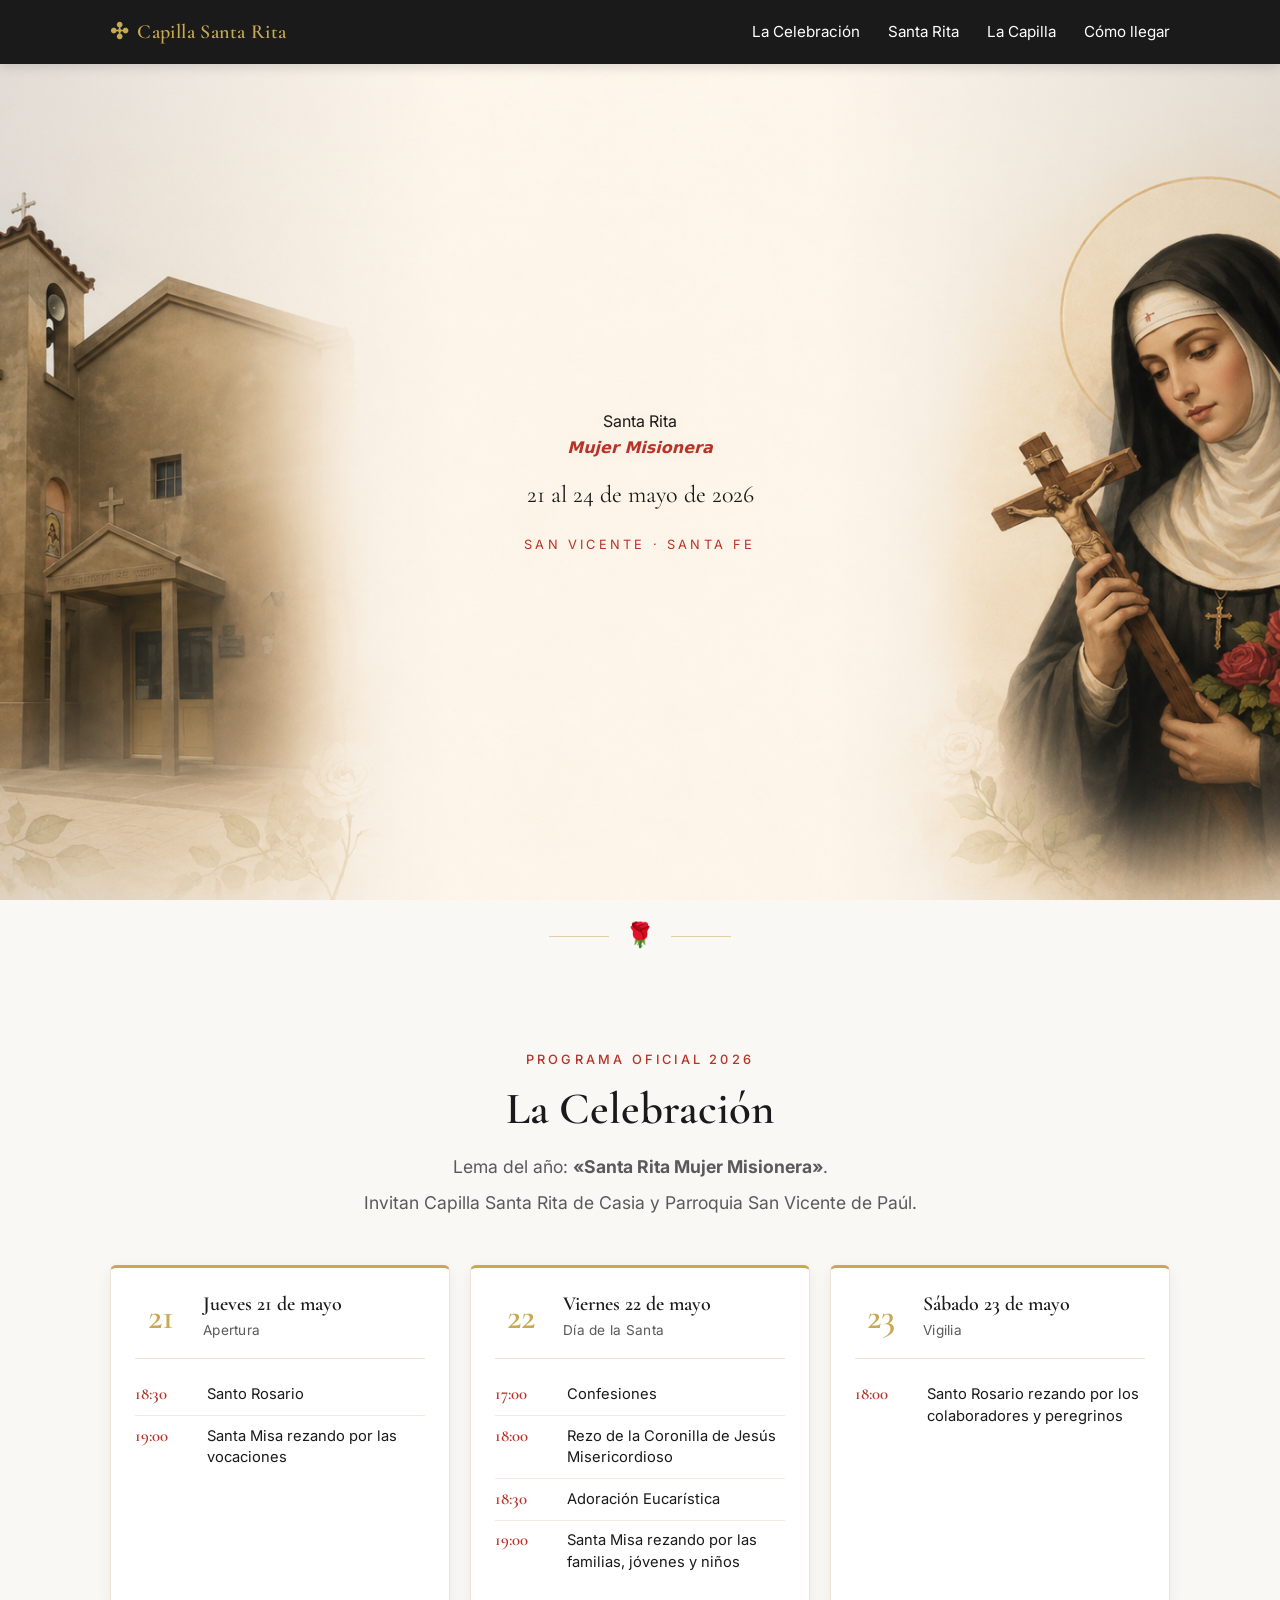
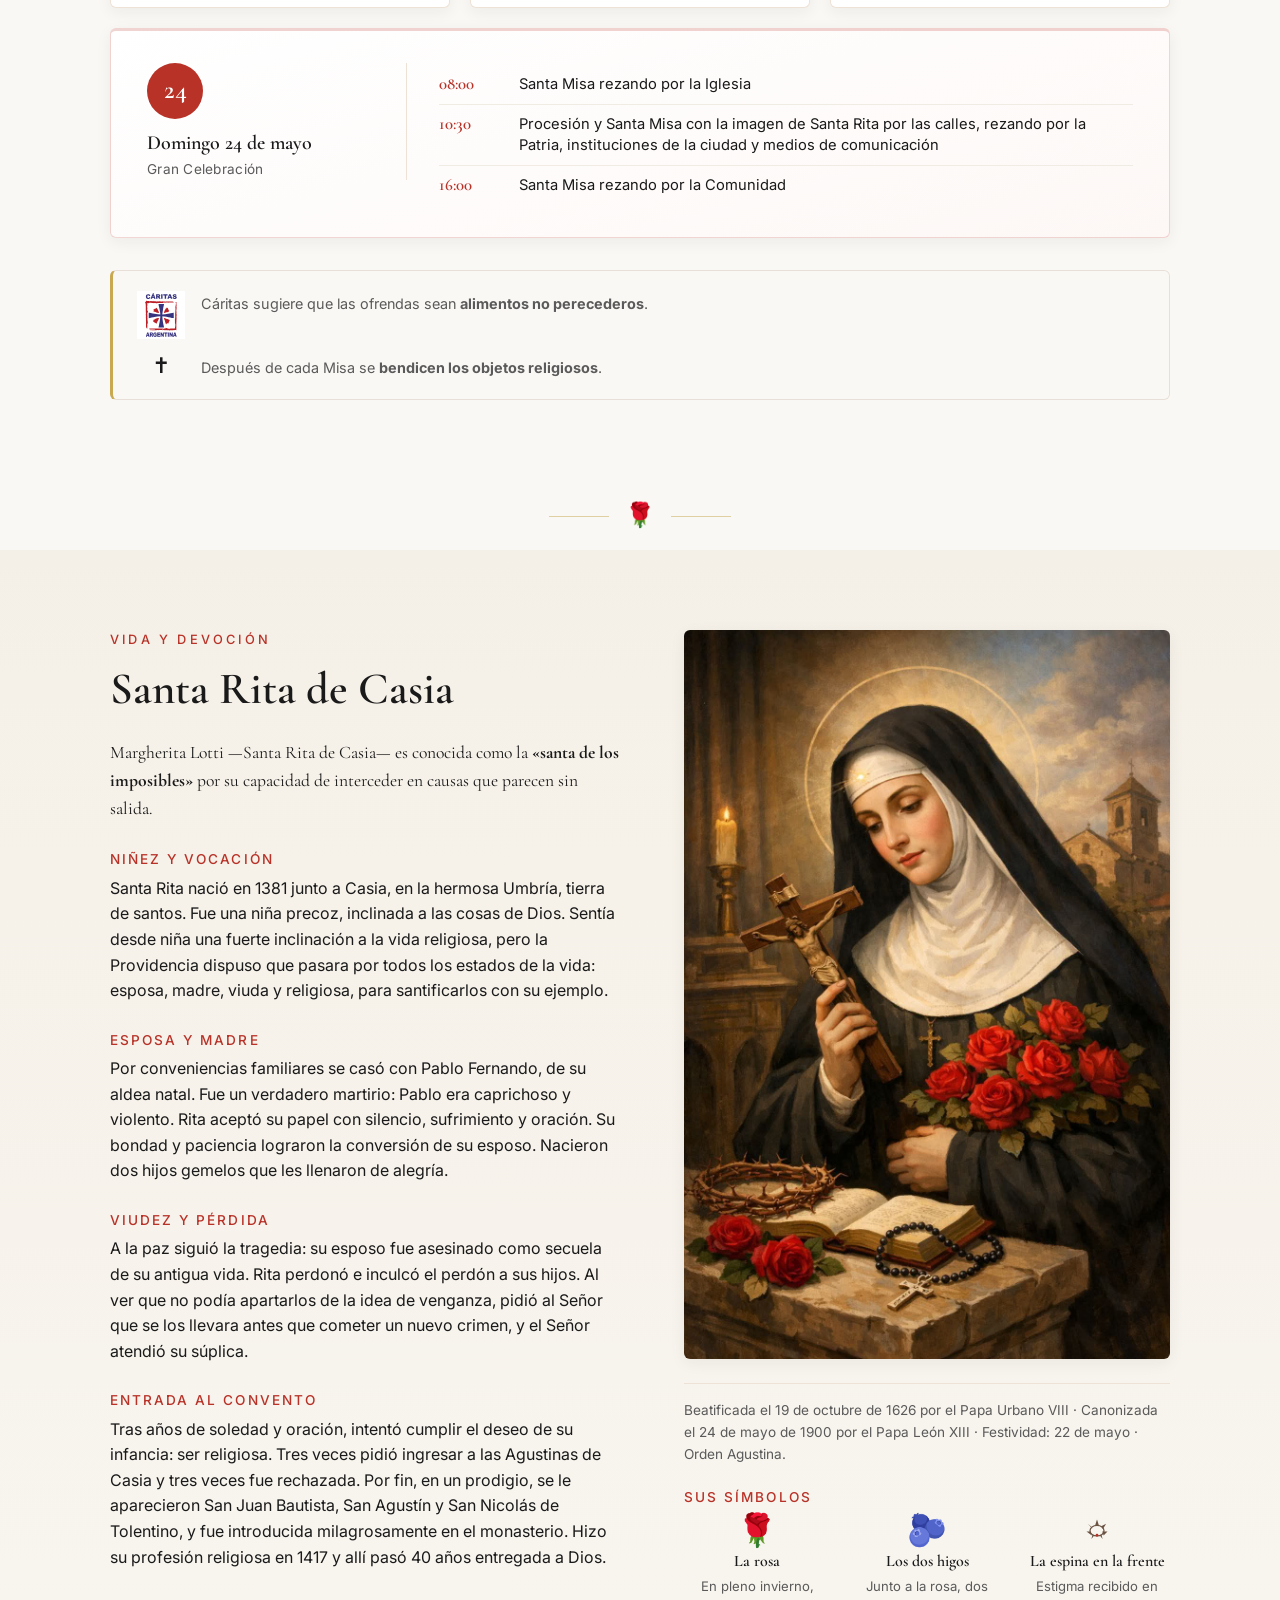
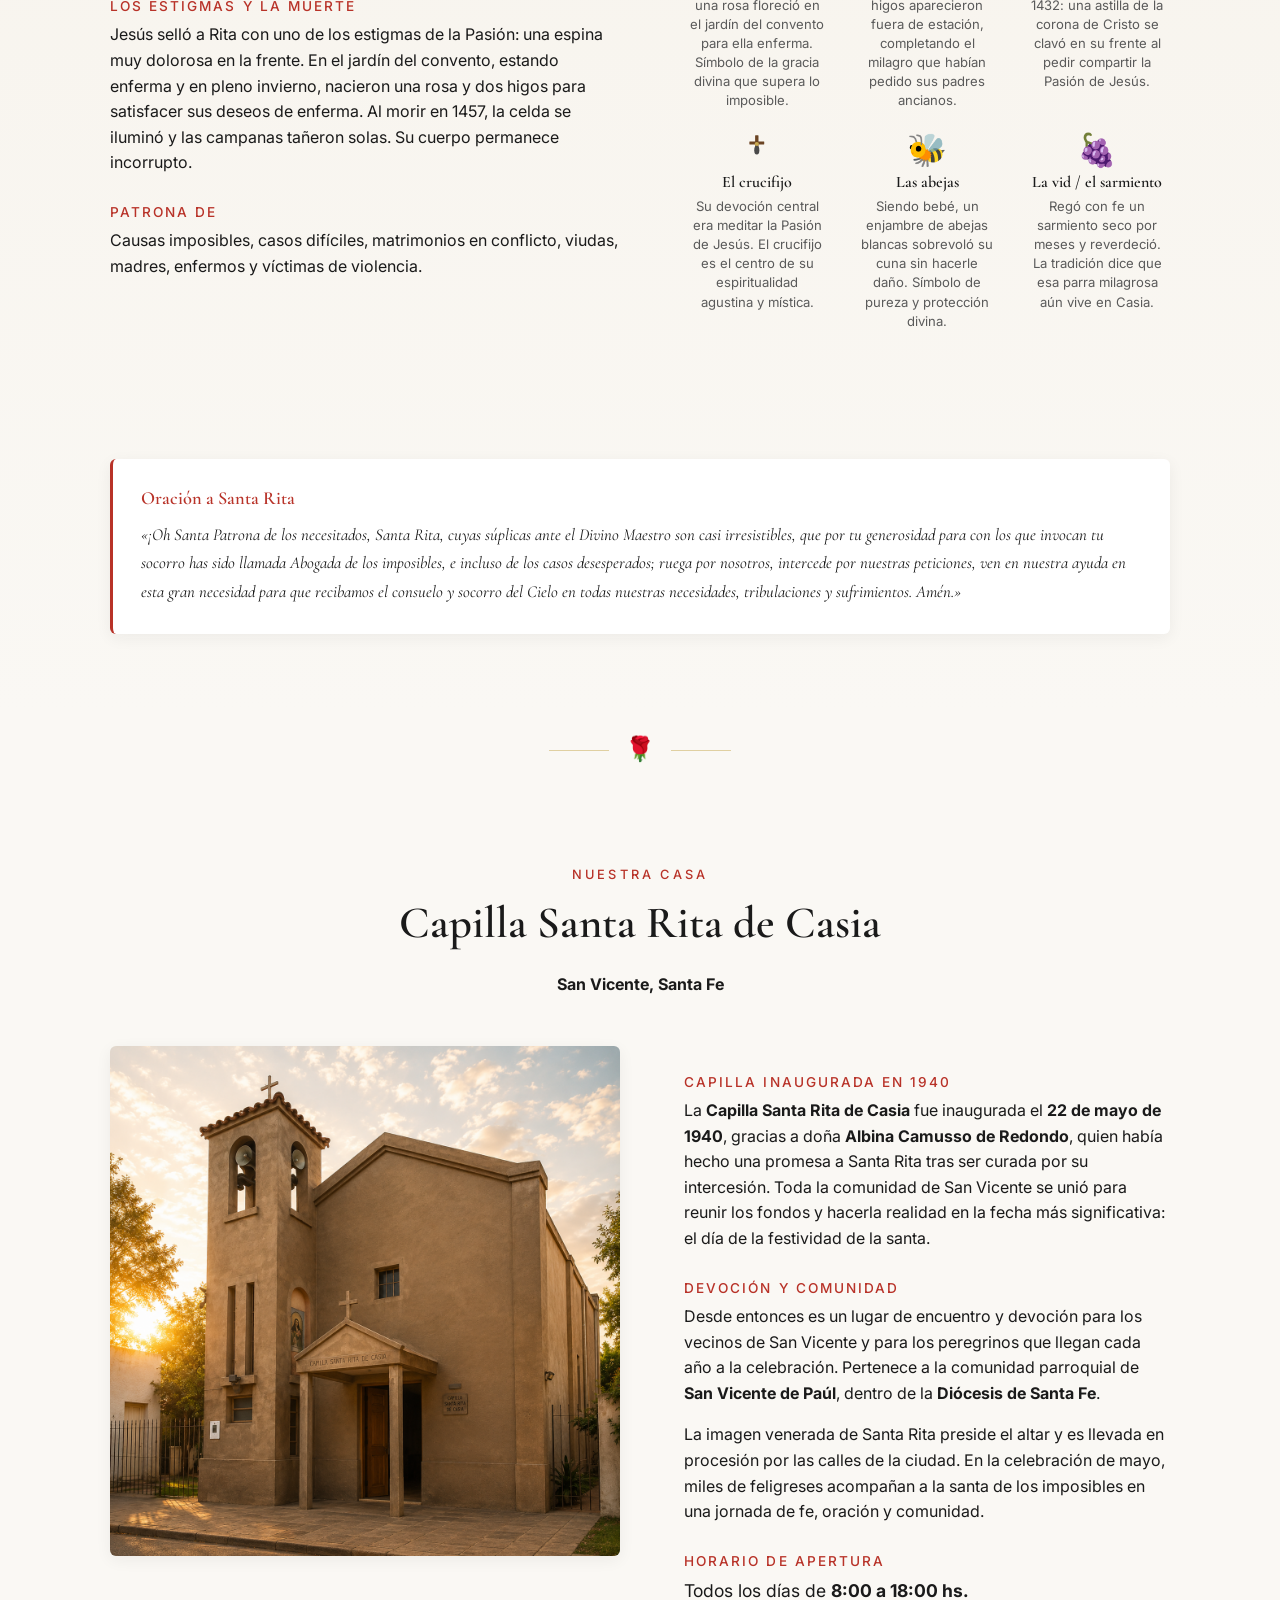
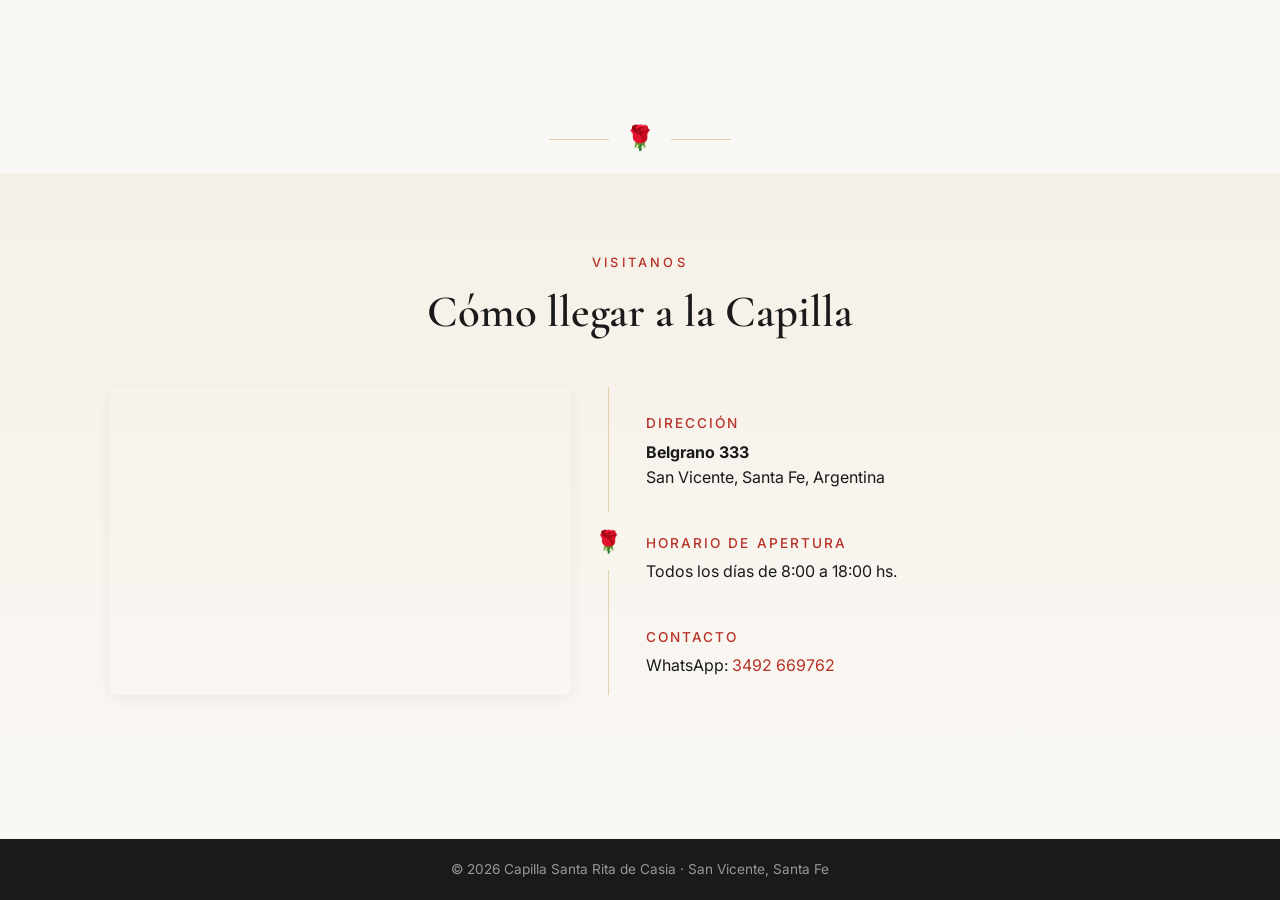
==== commit 037f519a: "Mejorar SEO: H1 oculto, favicon y dominio capillasantarita.ar Actualiza URLs canonicas y metadatos a" ====
--- a/index.html
+++ b/index.html
@@ -3,15 +3,119 @@
 <head>
   <meta charset="UTF-8" />
   <meta name="viewport" content="width=device-width, initial-scale=1.0" />
-  <title>Capilla Santa Rita de Casia · San Vicente, Santa Fe</title>
-  <meta name="description" content="Celebración Patronal de Santa Rita de Casia en San Vicente, Santa Fe. Programa de actividades, misas, procesión y cómo llegar." />
+  <title>Capilla Santa Rita de Casia | San Vicente, Santa Fe | Celebración 2026</title>
+  <meta name="description" content="Capilla Santa Rita de Casia en San Vicente, Santa Fe. Celebración 2026: programa de misas, procesión y actividades del 21 al 24 de mayo. Belgrano 333 · Abierta todos los días 8 a 18 hs · WhatsApp: 3492 669762" />
+  <meta name="keywords" content="capilla santa rita san vicente santa fe, celebración santa rita 2026, misa santa rita san vicente, santa rita de casia san vicente, capilla belgrano 333 san vicente, santa, san vicente santa fe, iglesia san vicente santa fe, procesion santa rita 2026" />
+  <meta name="author" content="Capilla Santa Rita de Casia — San Vicente, Santa Fe" />
+  <meta name="robots" content="index, follow, max-image-preview:large, max-snippet:-1, max-video-preview:-1" />
   <meta name="theme-color" content="#1a1a1a" />
+  <meta name="geo.region" content="AR-S" />
+  <meta name="geo.placename" content="San Vicente, Santa Fe, Argentina" />
+  <meta name="geo.position" content="-31.698720;-61.565975" />
+  <meta name="ICBM" content="-31.698720, -61.565975" />
+  <link rel="canonical" href="https://capillasantarita.ar/" />
+  <link rel="sitemap" type="application/xml" href="/sitemap.xml" />
+  <link rel="icon" type="image/png" sizes="32x32" href="public/favicon-32x32.png" />
+  <link rel="icon" type="image/png" sizes="16x16" href="public/favicon-16x16.png" />
+  <link rel="apple-touch-icon" sizes="180x180" href="public/apple-touch-icon.png" />
 
   <meta property="og:type" content="website" />
-  <meta property="og:title" content="Capilla Santa Rita de Casia · San Vicente, Santa Fe" />
-  <meta property="og:description" content="Celebración Patronal de Santa Rita de Casia en San Vicente, Santa Fe. Programa de actividades, misas, procesión y cómo llegar." />
+  <meta property="og:url" content="https://capillasantarita.ar/" />
+  <meta property="og:title" content="Capilla Santa Rita de Casia · San Vicente, Santa Fe · Celebración 2026" />
+  <meta property="og:description" content="Celebración 2026 del 21 al 24 de mayo. Misas, procesión y actividades en honor a Santa Rita de Casia en San Vicente, Santa Fe. Encontranos en Belgrano 333." />
+  <meta property="og:image" content="https://capillasantarita.ar/public/hero.png" />
+  <meta property="og:image:width" content="1200" />
+  <meta property="og:image:height" content="630" />
+  <meta property="og:image:alt" content="Capilla Santa Rita de Casia — San Vicente, Santa Fe" />
   <meta property="og:locale" content="es_AR" />
-  <meta property="og:image" content="public/hero.png" />
+  <meta property="og:site_name" content="Capilla Santa Rita de Casia · San Vicente" />
+
+  <meta name="twitter:card" content="summary_large_image" />
+  <meta name="twitter:title" content="Capilla Santa Rita de Casia · San Vicente, Santa Fe" />
+  <meta name="twitter:description" content="Celebración 2026: programa del 21 al 24 de mayo. Misas, procesión y actividades en San Vicente, Santa Fe." />
+  <meta name="twitter:image" content="https://capillasantarita.ar/public/hero.png" />
+
+  <script type="application/ld+json">
+  {
+    "@context": "https://schema.org",
+    "@type": "Church",
+    "name": "Capilla Santa Rita de Casia",
+    "alternateName": "Capilla Santa Rita — San Vicente",
+    "description": "Capilla católica dedicada a Santa Rita de Casia, inaugurada el 22 de mayo de 1940 en San Vicente, Santa Fe. Pertenece a la Parroquia San Vicente de Paúl y a la Diócesis de Santa Fe. Celebra su celebración cada 22 de mayo con misas, procesión y actividades comunitarias.",
+    "url": "https://capillasantarita.ar",
+    "telephone": "+543492669762",
+    "address": {
+      "@type": "PostalAddress",
+      "streetAddress": "Belgrano 333",
+      "addressLocality": "San Vicente",
+      "addressRegion": "Santa Fe",
+      "postalCode": "2178",
+      "addressCountry": "AR"
+    },
+    "geo": {
+      "@type": "GeoCoordinates",
+      "latitude": -31.698720,
+      "longitude": -61.565975
+    },
+    "openingHoursSpecification": {
+      "@type": "OpeningHoursSpecification",
+      "dayOfWeek": ["Monday","Tuesday","Wednesday","Thursday","Friday","Saturday","Sunday"],
+      "opens": "08:00",
+      "closes": "18:00"
+    },
+    "foundingDate": "1940-05-22",
+    "founder": {
+      "@type": "Person",
+      "name": "Albina Camusso de Redondo"
+    },
+    "memberOf": {
+      "@type": "Organization",
+      "name": "Parroquia San Vicente de Paúl",
+      "description": "Diócesis de Santa Fe"
+    },
+    "event": {
+      "@type": "Event",
+      "name": "Celebración Santa Rita de Casia 2026",
+      "description": "Celebración anual en honor a Santa Rita de Casia en San Vicente, Santa Fe. Lema 2026: Santa Rita Mujer Misionera.",
+      "startDate": "2026-05-21",
+      "endDate": "2026-05-24",
+      "location": {
+        "@type": "Place",
+        "name": "Capilla Santa Rita de Casia",
+        "address": {
+          "@type": "PostalAddress",
+          "streetAddress": "Belgrano 333",
+          "addressLocality": "San Vicente",
+          "addressRegion": "Santa Fe",
+          "addressCountry": "AR"
+        }
+      },
+      "organizer": {
+        "@type": "Organization",
+        "name": "Capilla Santa Rita de Casia y Parroquia San Vicente de Paúl"
+      },
+      "eventStatus": "https://schema.org/EventScheduled",
+      "eventAttendanceMode": "https://schema.org/OfflineEventAttendanceMode"
+    },
+    "image": "https://capillasantarita.ar/public/hero.png",
+    "sameAs": [
+      "https://www.google.com/maps/place/Capilla+Santa+Rita+De+Casia"
+    ]
+  }
+  </script>
+  <script type="application/ld+json">
+  {
+    "@context": "https://schema.org",
+    "@type": "BreadcrumbList",
+    "itemListElement": [
+      { "@type": "ListItem", "position": 1, "name": "Inicio", "item": "https://capillasantarita.ar/" },
+      { "@type": "ListItem", "position": 2, "name": "Celebración 2026", "item": "https://capillasantarita.ar/#celebracion" },
+      { "@type": "ListItem", "position": 3, "name": "Santa Rita de Casia", "item": "https://capillasantarita.ar/#santa-rita" },
+      { "@type": "ListItem", "position": 4, "name": "La Capilla", "item": "https://capillasantarita.ar/#capilla" },
+      { "@type": "ListItem", "position": 5, "name": "Cómo llegar", "item": "https://capillasantarita.ar/#contacto" }
+    ]
+  }
+  </script>
 
   <link rel="preconnect" href="https://fonts.googleapis.com" />
   <link rel="preconnect" href="https://fonts.gstatic.com" crossorigin />
@@ -49,7 +153,8 @@
       <div class="hero-bg" role="img" aria-label="Capilla Santa Rita y Santa Rita de Casia"></div>
       <div class="hero-overlay"></div>
       <div class="container hero-content">
-        <h1 class="hero-title">Santa Rita<br/><em>Mujer Misionera</em></h1>
+        <h1 class="visually-hidden">Capilla Santa Rita de Casia — San Vicente, Santa Fe</h1>
+        <p class="hero-title" aria-hidden="true">Santa Rita<br/><em>Mujer Misionera</em></p>
         <p class="hero-dates">21 al 24 de mayo de 2026</p>
         <p class="hero-eyebrow hero-location">San Vicente · Santa Fe</p>
       </div>
@@ -62,7 +167,7 @@
       <div class="container">
         <header class="section-head">
           <p class="eyebrow">Programa oficial 2026</p>
-          <h2>La Celebración Patronal</h2>
+          <h2>La Celebración</h2>
           <p class="lead">Lema del año: <strong>«Santa Rita Mujer Misionera»</strong>.</p>
           <p class="lead lead-invite">Invitan Capilla Santa Rita de Casia y Parroquia San Vicente de Paúl.</p>
         </header>
@@ -88,7 +193,7 @@
               <span class="day-num">22</span>
               <div>
                 <h3>Viernes 22 de mayo</h3>
-                <p>Día de la Santa Patrona</p>
+                <p>Día de la Santa</p>
               </div>
             </header>
             <ul class="events">
@@ -117,7 +222,7 @@
               <span class="day-num">24</span>
               <div>
                 <h3>Domingo 24 de mayo</h3>
-                <p>Gran Celebración Patronal</p>
+                <p>Gran Celebración</p>
               </div>
             </header>
             <ul class="events">
@@ -174,7 +279,7 @@
         <div class="grid-media saint-media">
           <img
             src="public/sr1.jpg"
-            alt="Santa Rita de Casia con crucifijo y rosas"
+            alt="Imagen de Santa Rita de Casia — Capilla San Vicente, Santa Fe"
             class="saint-portrait"
             loading="lazy"
           />
@@ -195,12 +300,32 @@
                 <p class="sym-desc">Junto a la rosa, dos higos aparecieron fuera de estación, completando el milagro que habían pedido sus padres ancianos.</p>
               </li>
               <li>
-                <span class="sym" aria-hidden="true">✝️</span>
+                <span class="sym sym--icon" aria-hidden="true">
+                  <svg class="sym-svg" viewBox="0 0 40 40" xmlns="http://www.w3.org/2000/svg" focusable="false">
+                    <ellipse cx="20" cy="21" rx="10" ry="7.5" fill="none" stroke="#6B5344" stroke-width="1.8"/>
+                    <polygon points="20,5 17.5,13 22.5,13" fill="#6B5344"/>
+                    <polygon points="33,11 26,14.5 28.5,18.5" fill="#6B5344"/>
+                    <polygon points="35,22 27.5,22 29.5,28" fill="#6B5344"/>
+                    <polygon points="28,33 23.5,27 26.5,27" fill="#6B5344"/>
+                    <polygon points="12,33 13.5,27 16.5,27" fill="#6B5344"/>
+                    <polygon points="5,22 10.5,22 12.5,28" fill="#6B5344"/>
+                    <polygon points="7,11 13.5,18.5 11,14.5" fill="#6B5344"/>
+                    <circle cx="20" cy="27.5" r="2" fill="#b83228"/>
+                  </svg>
+                </span>
                 <span class="sym-label">La espina en la frente</span>
                 <p class="sym-desc">Estigma recibido en 1432: una astilla de la corona de Cristo se clavó en su frente al pedir compartir la Pasión de Jesús.</p>
               </li>
               <li>
-                <span class="sym" aria-hidden="true">📿</span>
+                <span class="sym sym--icon sym--icon-narrow" aria-hidden="true">
+                  <svg class="sym-svg" viewBox="0 0 32 48" xmlns="http://www.w3.org/2000/svg" focusable="false">
+                    <rect x="13.5" y="2" width="5" height="26" rx="0.5" fill="#6B4423"/>
+                    <rect x="5" y="11" width="22" height="4.5" rx="0.5" fill="#6B4423"/>
+                    <circle cx="16" cy="15" r="3.2" fill="#c8a951"/>
+                    <ellipse cx="16" cy="24" rx="3.8" ry="6.5" fill="#4a4a4a"/>
+                    <rect x="14.2" y="20" width="3.6" height="9" rx="0.8" fill="#4a4a4a"/>
+                  </svg>
+                </span>
                 <span class="sym-label">El crucifijo</span>
                 <p class="sym-desc">Su devoción central era meditar la Pasión de Jesús. El crucifijo es el centro de su espiritualidad agustina y mística.</p>
               </li>
@@ -232,14 +357,18 @@
       <div class="container">
         <header class="section-head">
           <p class="eyebrow">Nuestra casa</p>
-          <h2>La Capilla</h2>
+          <h2>Capilla Santa Rita de Casia</h2>
+          <h4>San Vicente, Santa Fe</h4>
         </header>
 
         <div class="grid-2 grid-2--reverse">
           <div class="grid-text">
-            <p>La Capilla Santa Rita de Casia es una de las capillas más queridas de San Vicente, Santa Fe. Forma parte de la comunidad parroquial de <strong>San Vicente de Paúl</strong>, perteneciente a la Diócesis de Santa Fe.</p>
-            <p>La imagen venerada de Santa Rita preside el altar y es llevada en procesión por las calles de la ciudad cada año en su festividad, el 22 de mayo. Cada año, en la celebración patronal, miles de feligreses acompañan a la santa de los imposibles en una jornada de fe, oración y comunidad.</p>
-            <p>La capilla abre sus puertas todos los días para quienes buscan un espacio de oración, encuentro parroquial y devoción a Santa Rita. Organiza junto a la Parroquia San Vicente de Paúl la celebración patronal de mayo.</p>
+            <h3 class="h-sub">Capilla inaugurada en 1940</h3>
+            <p>La <strong>Capilla Santa Rita de Casia</strong> fue inaugurada el <strong>22 de mayo de 1940</strong>, gracias a doña <strong>Albina Camusso de Redondo</strong>, quien había hecho una promesa a Santa Rita tras ser curada por su intercesión. Toda la comunidad de San Vicente se unió para reunir los fondos y hacerla realidad en la fecha más significativa: el día de la festividad de la santa.</p>
+
+            <h3 class="h-sub">Devoción y comunidad</h3>
+            <p>Desde entonces es un lugar de encuentro y devoción para los vecinos de San Vicente y para los peregrinos que llegan cada año a la celebración. Pertenece a la comunidad parroquial de <strong>San Vicente de Paúl</strong>, dentro de la <strong>Diócesis de Santa Fe</strong>.</p>
+            <p>La imagen venerada de Santa Rita preside el altar y es llevada en procesión por las calles de la ciudad. En la celebración de mayo, miles de feligreses acompañan a la santa de los imposibles en una jornada de fe, oración y comunidad.</p>
 
             <h3 class="h-sub">Horario de apertura</h3>
             <p class="hours">Todos los días de <strong>8:00 a 18:00 hs.</strong></p>
@@ -248,9 +377,11 @@
           <div class="grid-media">
             <img
               src="public/capilla1.png"
-              alt="Exterior de la Capilla Santa Rita de Casia al atardecer"
+              alt="Capilla Santa Rita de Casia en Belgrano 333, San Vicente, Santa Fe"
               class="capilla-photo"
               loading="lazy"
+              width="800"
+              height="800"
             />
           </div>
         </div>
@@ -264,7 +395,7 @@
       <div class="container">
         <header class="section-head">
           <p class="eyebrow">Visitanos</p>
-          <h2>Cómo llegar</h2>
+          <h2>Cómo llegar a la Capilla</h2>
         </header>
 
         <div class="grid-2 grid-2--contact">
@@ -285,6 +416,9 @@
 
             <h3 class="h-sub">Horario de apertura</h3>
             <p>Todos los días de 8:00 a 18:00 hs.</p>
+
+            <h3 class="h-sub">Contacto</h3>
+            <p>WhatsApp: <a href="https://wa.me/5493492669762" rel="noopener">3492 669762</a></p>
           </div>
         </div>
       </div>
--- a/styles.css
+++ b/styles.css
@@ -27,6 +27,18 @@
 
 *, *::before, *::after { box-sizing: border-box; }
 html { scroll-behavior: smooth; }
+
+.visually-hidden {
+  position: absolute;
+  width: 1px;
+  height: 1px;
+  padding: 0;
+  margin: -1px;
+  overflow: hidden;
+  clip: rect(0, 0, 0, 0);
+  white-space: nowrap;
+  border: 0;
+}
 body {
   margin: 0;
   font-family: var(--font-sans);
@@ -512,6 +524,20 @@
   font-size: 2rem;
   line-height: 1;
 }
+.sym--icon {
+  display: flex;
+  align-items: center;
+  justify-content: center;
+  height: 2rem;
+}
+.sym--icon .sym-svg {
+  width: 1.75rem;
+  height: auto;
+  display: block;
+}
+.sym--icon-narrow .sym-svg {
+  width: 1.35rem;
+}
 .symbols .sym-label {
   font-family: var(--font-serif);
   font-size: 1rem;
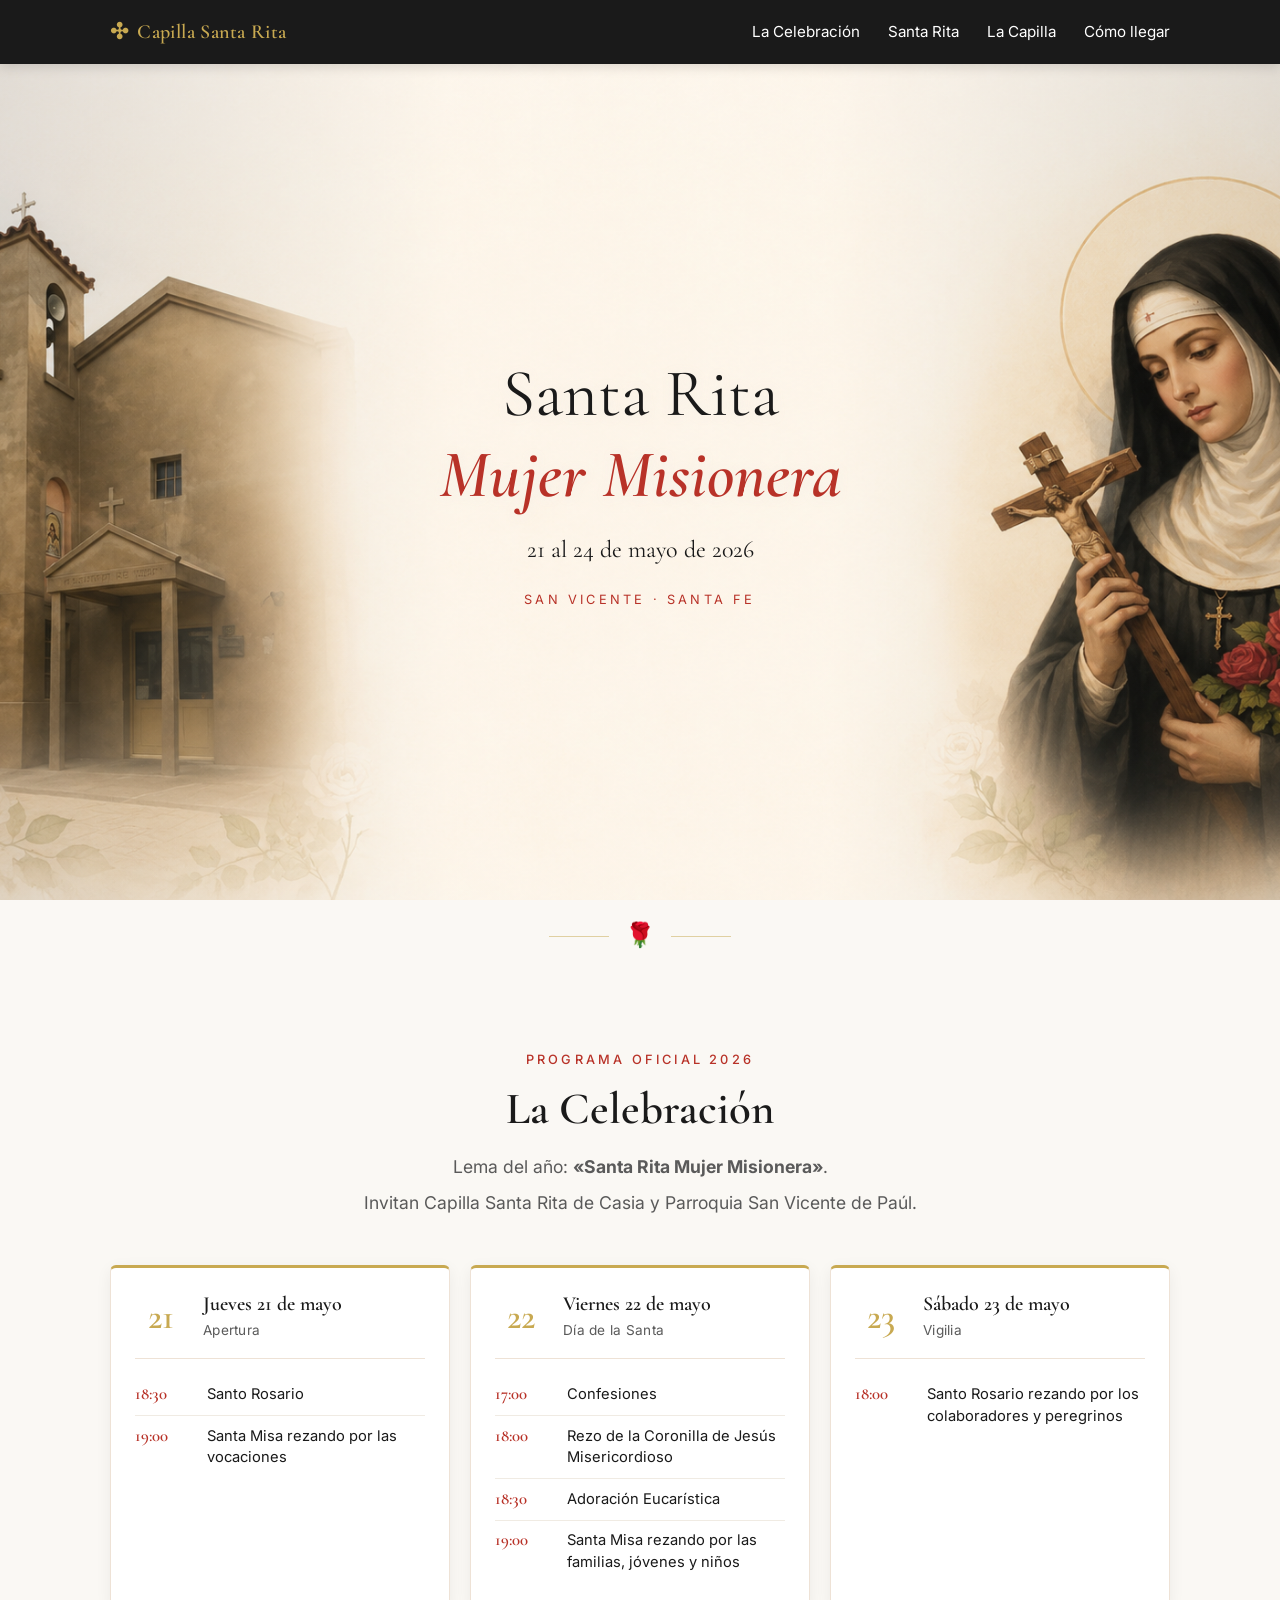
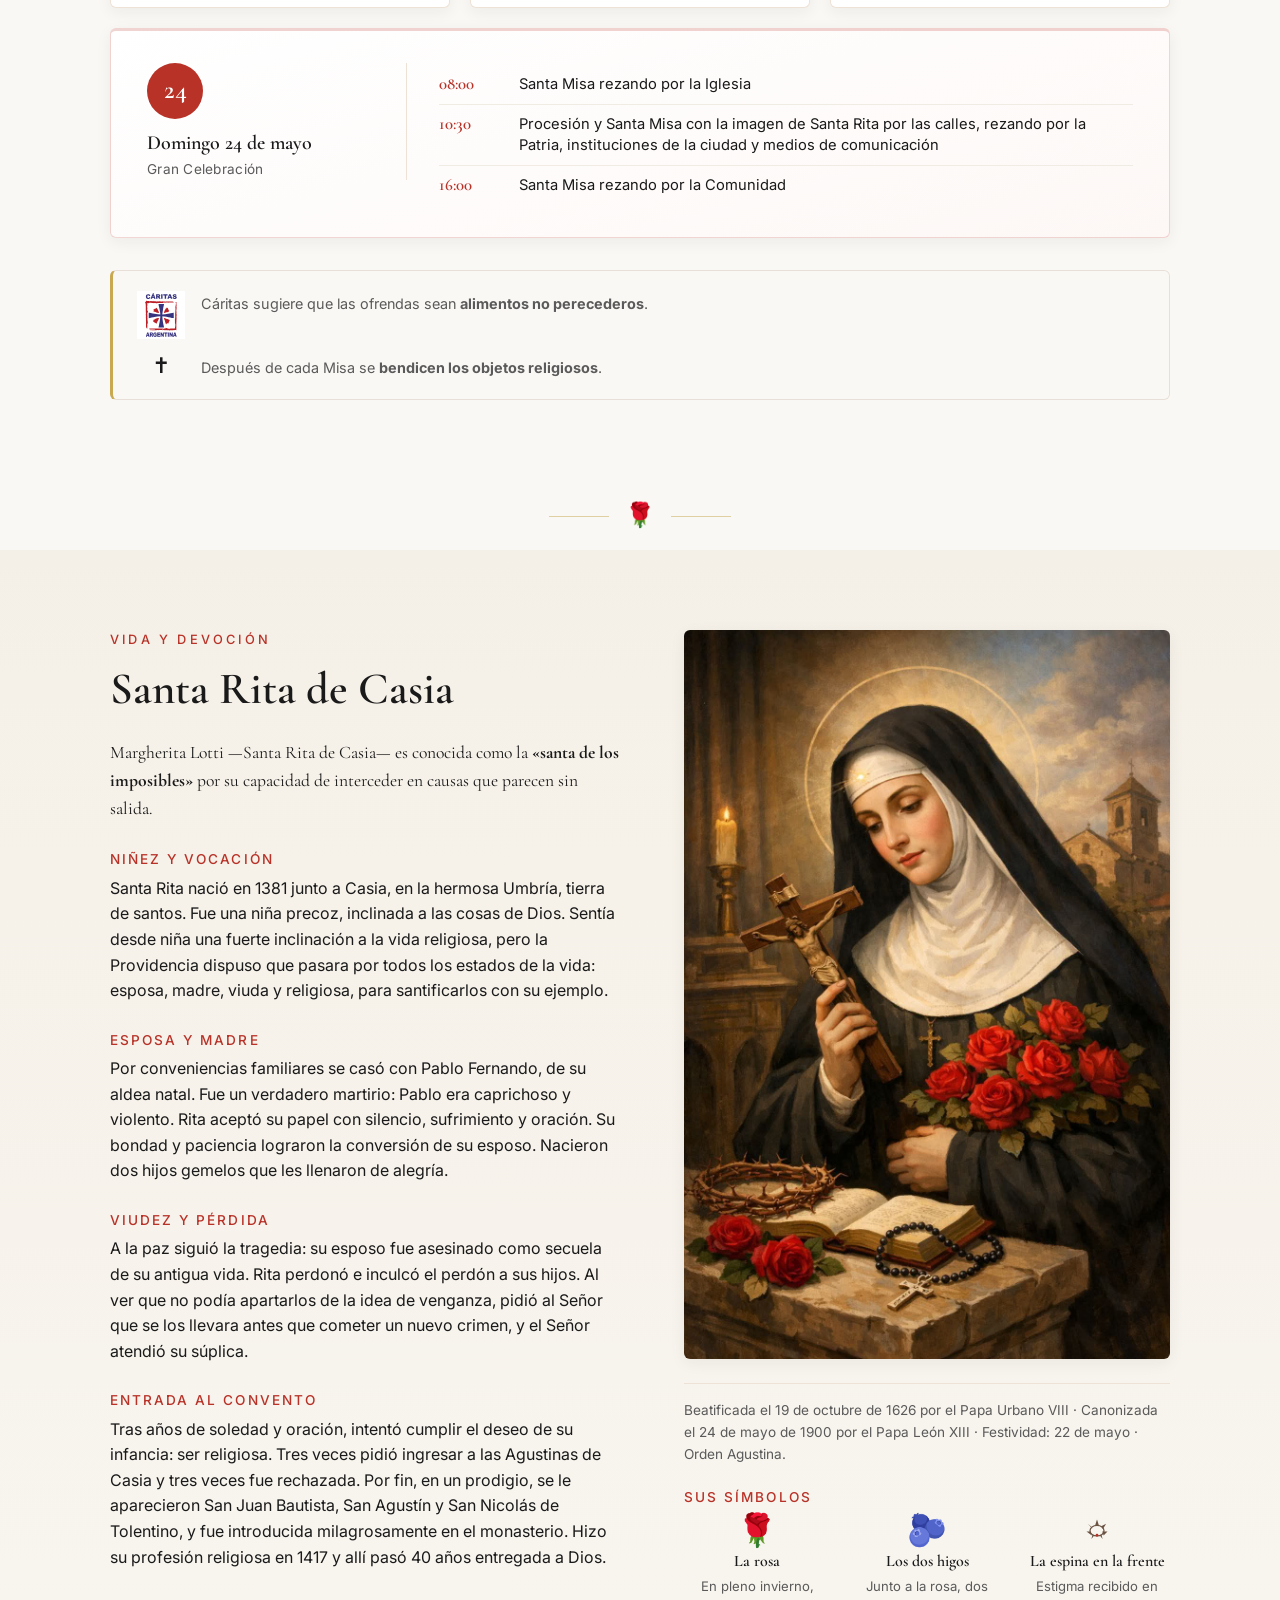
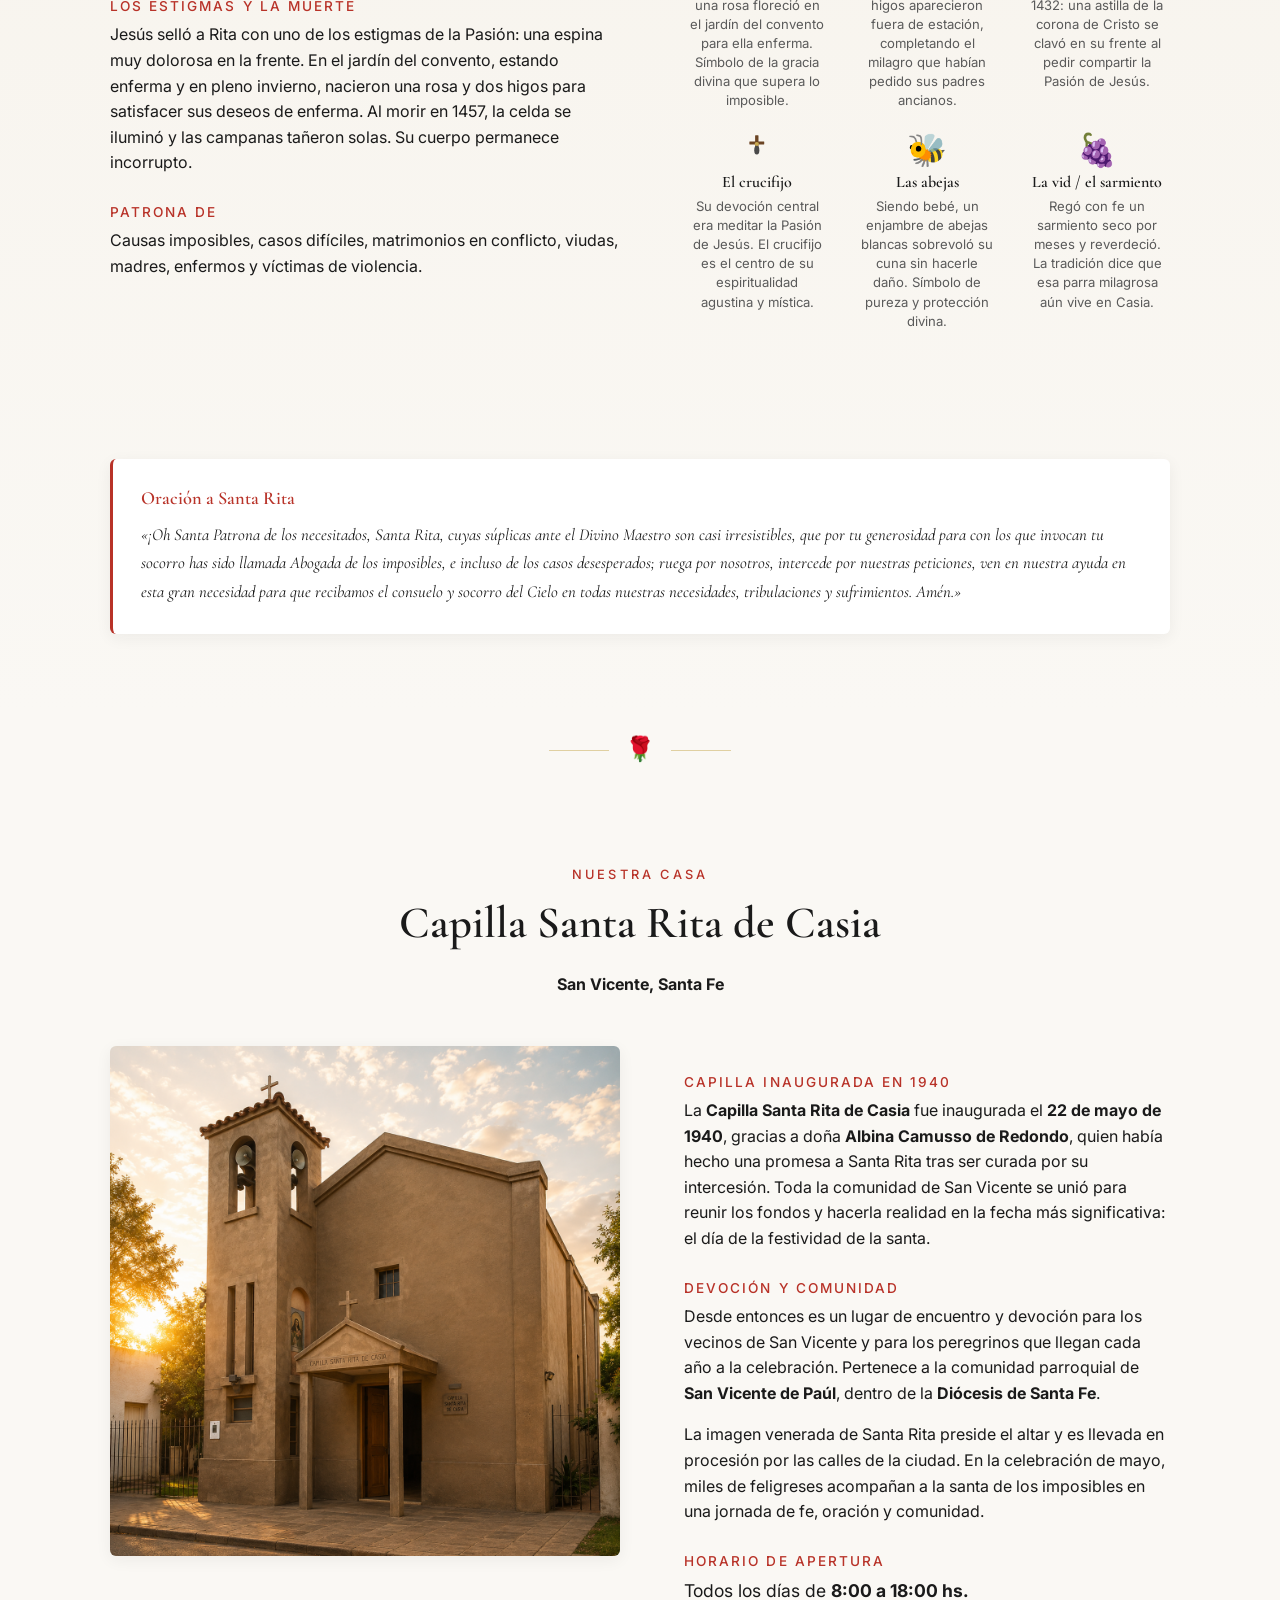
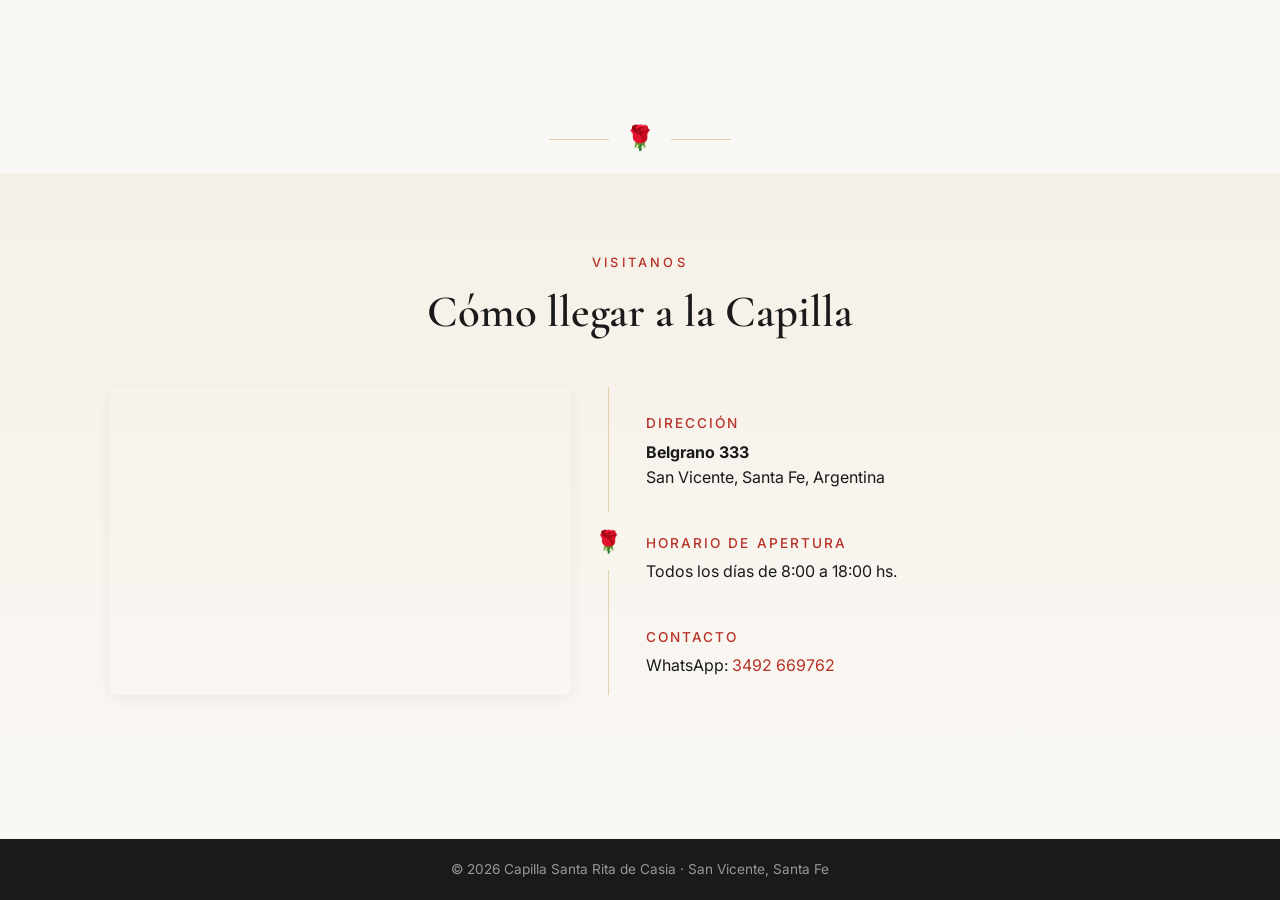
==== commit 3fcfbec3: "Install and configure Vercel Web Analytics # Vercel Web Analytics Implementation Report  ## Summary " ====
--- a/index.html
+++ b/index.html
@@ -34,6 +34,14 @@
   <meta name="twitter:title" content="Capilla Santa Rita de Casia · San Vicente, Santa Fe" />
   <meta name="twitter:description" content="Celebración 2026: programa del 21 al 24 de mayo. Misas, procesión y actividades en San Vicente, Santa Fe." />
   <meta name="twitter:image" content="https://capillasantarita.ar/public/hero.png" />
+
+  <meta name="google-site-verification" content="Ucn0o0Q1y12HrCFco8xXJzQMGBbMBfMHjJM_quGl7kI" />
+
+  <!-- Vercel Web Analytics -->
+  <script>
+    window.va = window.va || function () { (window.vaq = window.vaq || []).push(arguments); };
+  </script>
+  <script defer src="/_vercel/insights/script.js"></script>
 
   <script type="application/ld+json">
   {
--- a/styles.css
+++ b/styles.css
@@ -206,6 +206,9 @@
   margin-bottom: 1rem;
 }
 .hero-title {
+  font-family: var(--font-serif);
+  font-size: clamp(2.4rem, 6vw, 4.2rem);
+  line-height: 1.2;
   color: var(--dark);
   font-weight: 400;
   margin-bottom: 1rem;
